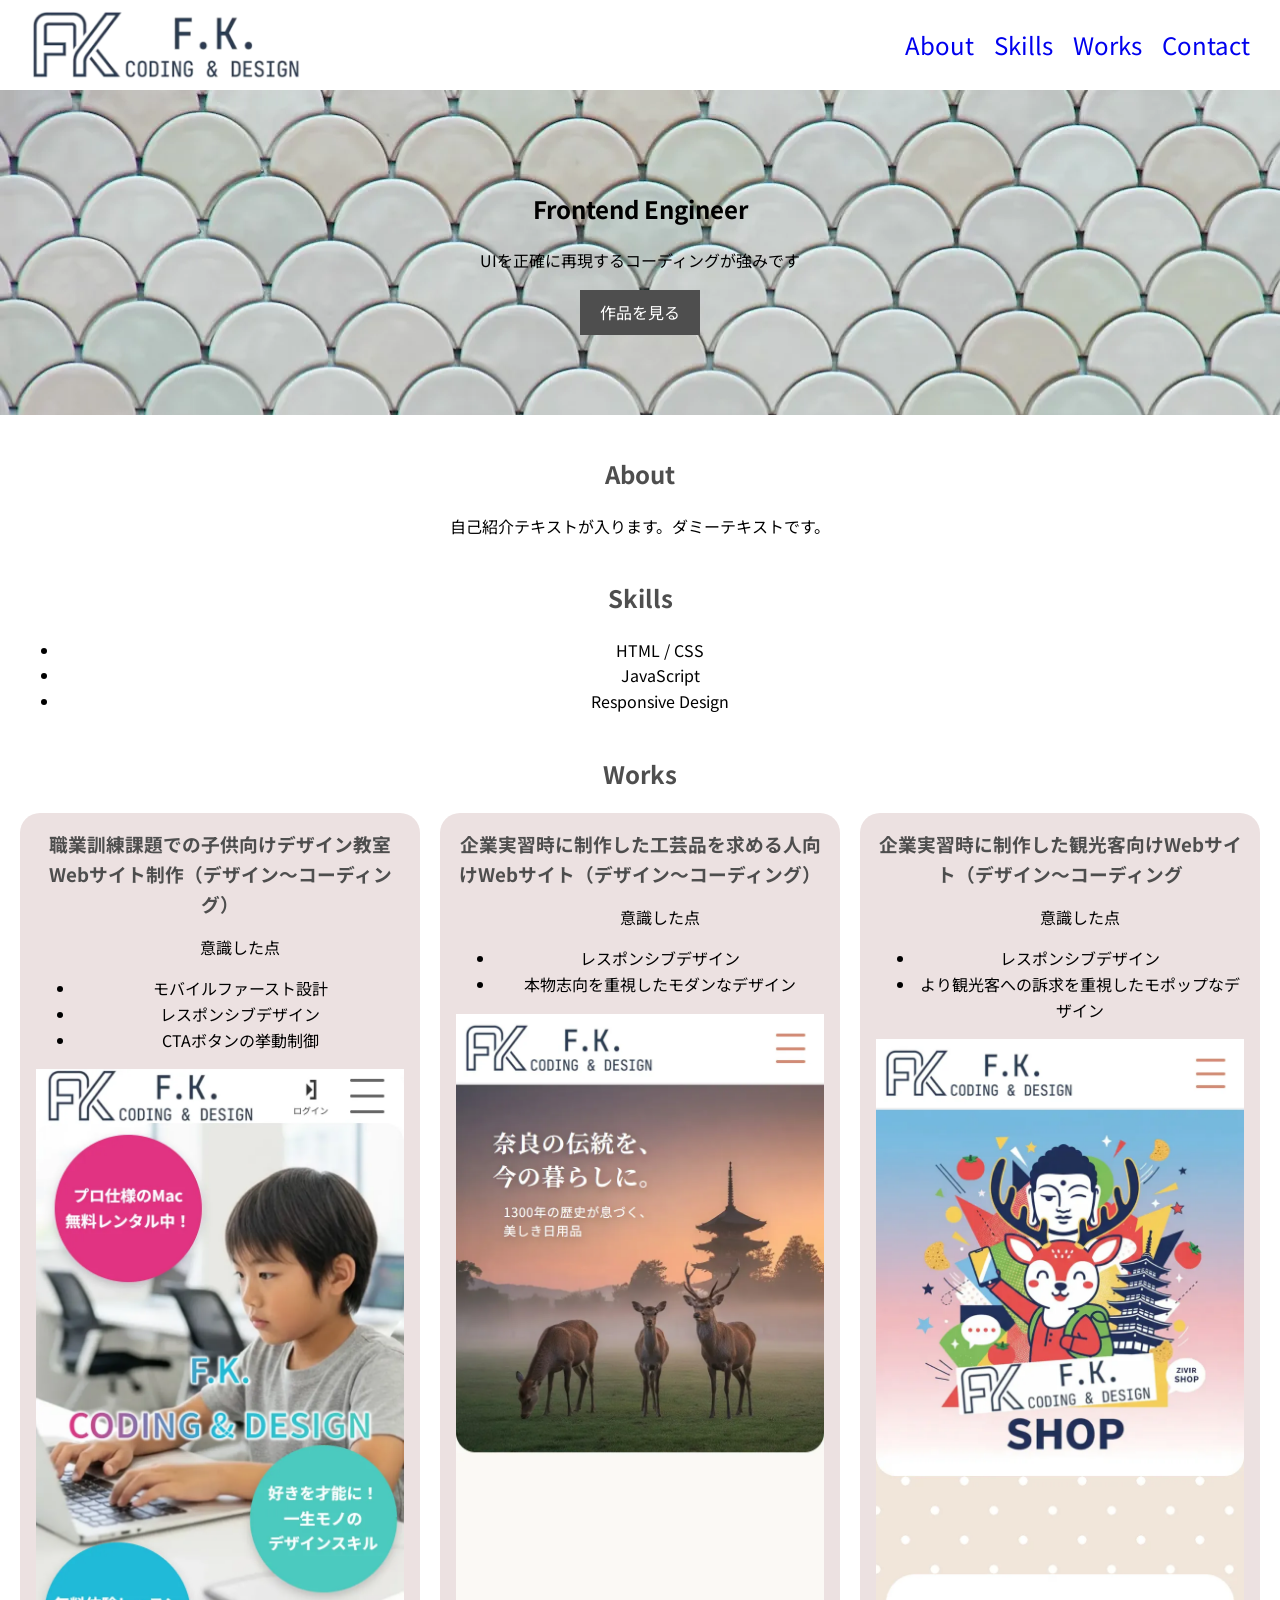
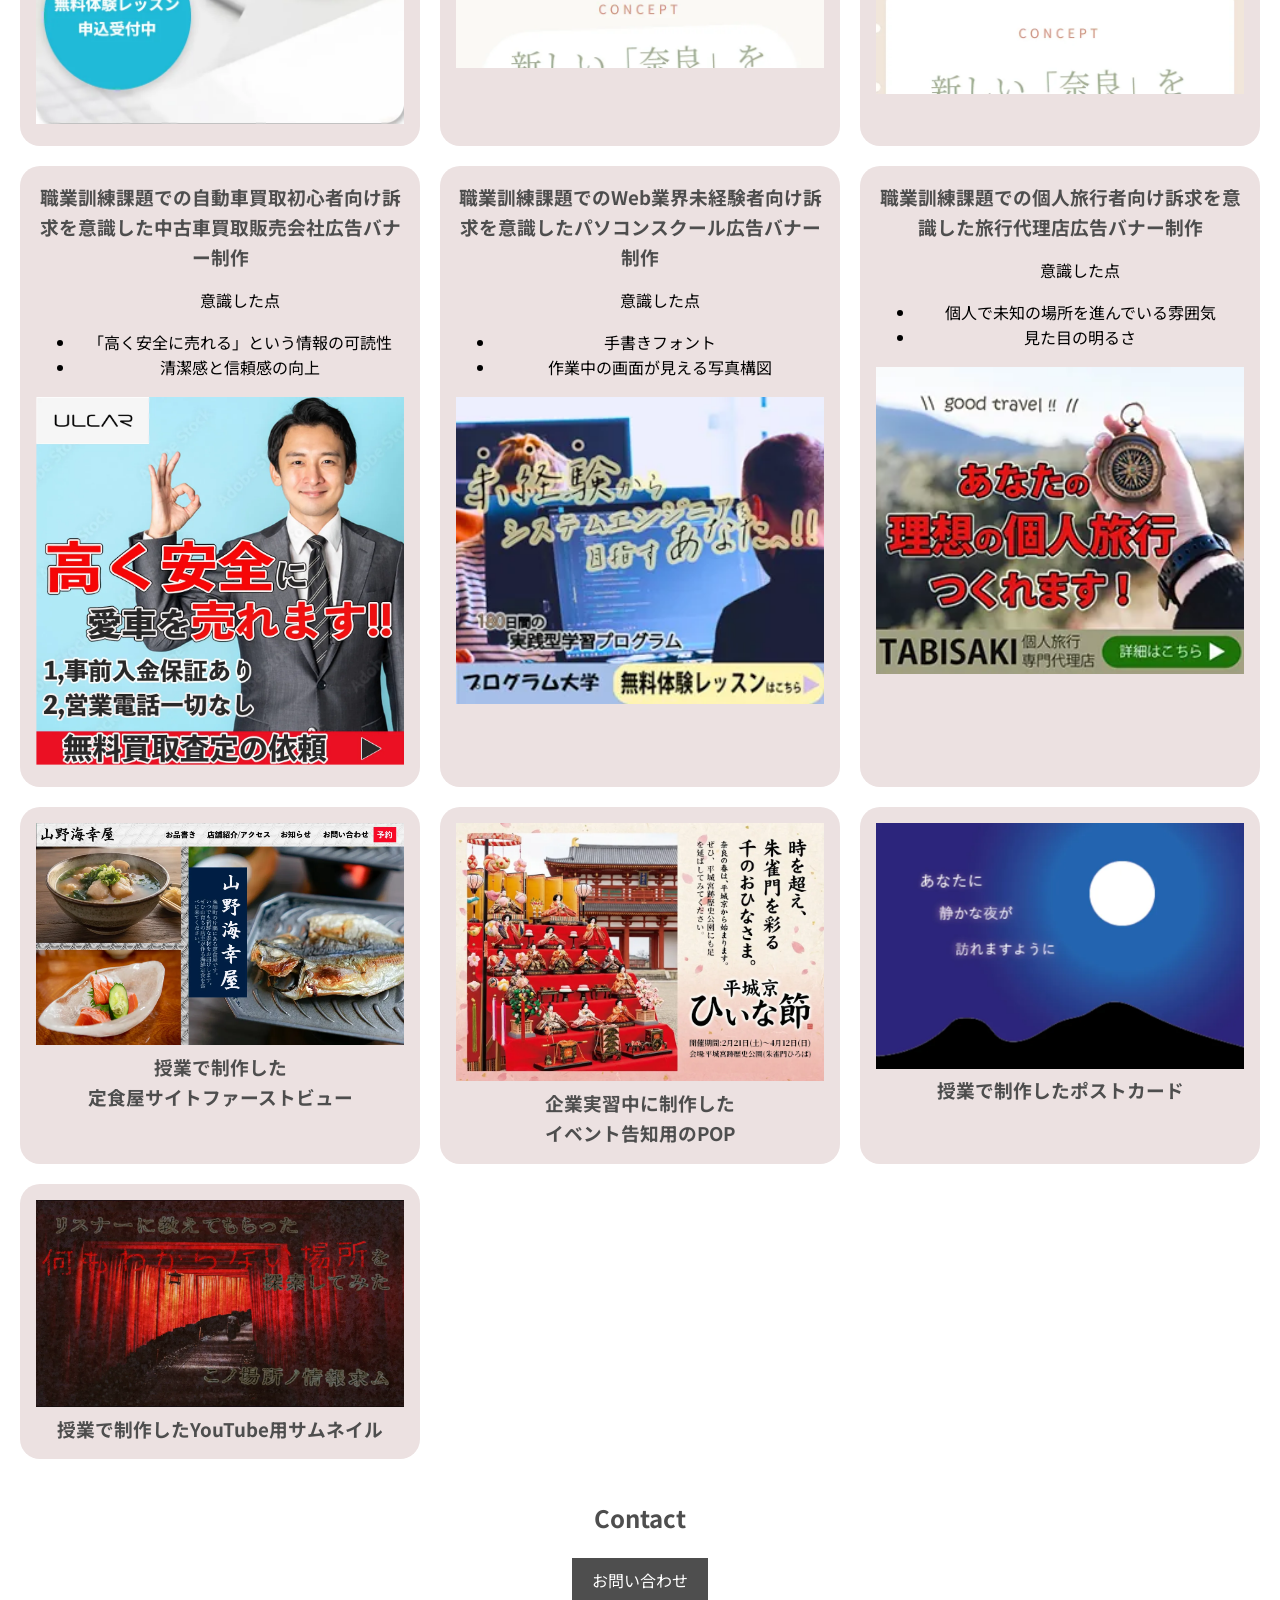
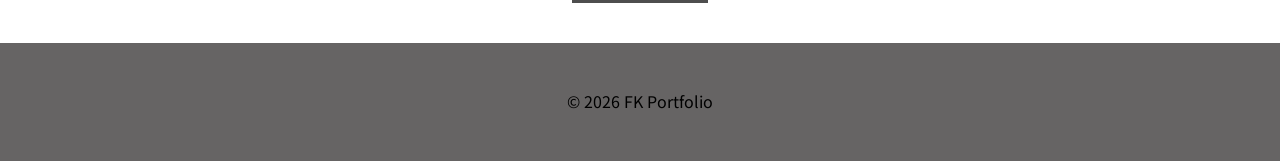
==== index.html @ 5a597305 ".cardのレイアウト変更。 テキスト上、画像下" ====
<!DOCTYPE html>
<html lang="ja">

<head>
    <meta charset="UTF-8" />
    <meta name="viewport" content="width=device-width, initial-scale=1.0" />
    <title>Portfolio</title>

    <!-- Font -->
    <link href="https://fonts.googleapis.com/css2?family=Noto+Sans+JP&display=swap" rel="stylesheet">

    <link rel="stylesheet" href="css/style.css" />
</head>

<body>

    <header class="header">
        <div class="header__container">
            <h1 class="header__logo">
                <a href="#top">
                    <img src="img/logo/headerlogo.webp" alt="F.K. CODING & DESIGNのロゴ">
                </a>
            </h1>

            <nav class="header__nav" id="nav">
                <ul class="header__list">
                    <li><a href="#about">About</a></li>
                    <li><a href="#skills">Skills</a></li>
                    <li><a href="#works">Works</a></li>
                    <li><a href="#contact">Contact</a></li>
                </ul>
            </nav>

            <button class="header__toggle" id="js__menu__toggle" aria-label="メニュー開閉">
                <span></span>
                <span></span>
                <span></span>
            </button>
        </div>

        <nav class="menu__overlay" id="js__menu__overlay">
            <ul class="menu__list">
                <li><a href="#about">About</a></li>
                <li><a href="#skills">Skills</a></li>
                <li><a href="#works">Works</a></li>
                <li><a href="#contact">Contact</a></li>
            </ul>
        </nav>

    </header>

    <main id="top">

        <!-- Hero -->
        <section class="hero">
            <div class="container">
                <h2 class="hero__title">Frontend Engineer</h2>
                <p class="hero__text">UIを正確に再現するコーディングが強みです</p>
                <a href="#works" class="button">作品を見る</a>
            </div>
        </section>

        <!-- About -->
        <section id="about" class="section">
            <div class="container">
                <h2 class="section-title">About</h2>
                <p>自己紹介テキストが入ります。ダミーテキストです。</p>
            </div>
        </section>

        <!-- Skills -->
        <section id="skills" class="section">
            <div class="container">
                <h2 class="section-title">Skills</h2>
                <ul>
                    <li>HTML / CSS</li>
                    <li>JavaScript</li>
                    <li>Responsive Design</li>
                </ul>
            </div>
        </section>

        <!-- Works -->
        <section id="works" class="section">
            <div class="container">
                <h2 class="section-title">Works</h2>

                <div class="works__grid">
                    <article class="card">
                        <h3 class="card__title">職業訓練課題での子供向けデザイン教室Webサイト制作（デザイン〜コーディング）</h3>

                        <ul>
                            <p>意識した点</p>
                            <li>モバイルファースト設計</li>
                            <li>レスポンシブデザイン</li>
                            <li>CTAボタンの挙動制御</li>
                        </ul>

                        <img src="img/thumbnail/toppage_thumbnail_trainingsite.webp" alt="職業訓練学校在籍時の制作課題サムネイル"
                            loading="lazy">
                    </article>

                    <article class="card">
                        <h3 class="card__title">企業実習時に制作した工芸品を求める人向けWebサイト<span>（デザイン〜コーディング）</span></h3>

                        <ul>
                            <p>意識した点</p>
                            <li>レスポンシブデザイン</li>
                            <li>本物志向を重視したモダンなデザイン</li>
                        </ul>

                        <img src="img/thumbnail/toppage_thumbnail_internshipsite_modern_version.webp"
                            alt="企業実習時に制作した仮サイト(モダンバージョン)のサムネイル" loading="lazy">
                    </article>

                    <article class="card">
                        <h3 class="card__title">企業実習時に制作した観光客向けWebサイト<span>（デザイン〜コーディング</span></h3>

                        <ul>
                            <p>意識した点</p>
                            <li>レスポンシブデザイン</li>
                            <li>より観光客への訴求を重視したモポップなデザイン</li>
                        </ul>

                        <img src="img/thumbnail/toppage_thumbnail_internshipsite_pop_version.webp"
                            alt="企業実習時に制作した仮サイト(ポップバージョン)のサムネイル" loading="lazy">
                    </article>

                    <article class="card">
                        <h3 class="card__title">職業訓練課題での自動車買取初心者向け訴求を意識した中古車買取販売会社広告バナー制作</h3>

                        <ul>
                            <p>意識した点</p>
                            <li>「高く安全に売れる」という情報の可読性</li>
                            <li>清潔感と信頼感の向上</li>
                        </ul>

                        <img src="img/works/design/works_design_banner_01.webp" alt="授業で制作した中古車買取会社バナー" loading="lazy">
                    </article>

                    <article class="card">
                        <h3 class="card__title">職業訓練課題でのWeb業界未経験者向け訴求を意識したパソコンスクール広告バナー制作</h3>

                        <ul>
                            <p>意識した点</p>
                            <li>手書きフォント</li>
                            <li>作業中の画面が見える写真構図</li>
                        </ul>

                        <img src="img/works/design/works_design_banner_02.webp" alt="授業で制作したパソコンスクールバナー" loading="lazy">
                    </article>

                    <article class="card">
                        <h3 class="card__title">職業訓練課題での個人旅行者向け訴求を意識した旅行代理店広告バナー制作</h3>

                        <ul>
                            <p>意識した点</p>
                            <li>個人で未知の場所を進んでいる雰囲気</li>
                            <li>見た目の明るさ</li>
                        </ul>

                        <img src="img/works/design/works_design_banner_03.webp" alt="授業で制作した旅行会社バナー" loading="lazy">
                    </article>

                    <article class="card">
                        <img src="img/works/design/works_design_firstview_01.webp" alt="授業で制作した定食屋サイトファーストビュー"
                            loading="lazy">
                        <h3 class="card__title">授業で制作した<span>定食屋サイトファーストビュー</span></h3>
                    </article>

                    <article class="card">
                        <img src="img/works/design/works_design_pop_01.webp" alt="企業実習中に制作したイベント告知用のPOP" loading="lazy">
                        <h3 class="card__title">企業実習中に制作した<span>イベント告知用のPOP</span></h3>
                    </article>

                    <article class="card">
                        <img src="img/works/design/works_design_postcard_01.webp" alt="授業で制作したポストカード" loading="lazy">
                        <h3 class="card__title">授業で制作したポストカード</h3>
                    </article>

                    <article class="card">
                        <img src="img/works/design/works_design_thumbnail_01.webp" alt="授業で制作したYouTube用サムネイル"
                            loading="lazy">
                        <h3 class="card__title">授業で制作した<span>YouTube用サムネイル</span></h3>
                    </article>
                </div>

            </div>
        </section>

        <!-- Contact -->
        <section id="contact" class="section">
            <div class="container">
                <h2 class="section-title">Contact</h2>
                <a href="#" class="button">お問い合わせ</a>
            </div>
        </section>

    </main>

    <footer class="footer">
        <p>&copy; 2026 FK Portfolio</p>
    </footer>

    <button id="top-btn" class="top-button" aria-label="トップへ戻る">↑</button>

    <script src="js/script.js"></script>
</body>

</html>
---- css/style.css ----
/* =========================
   Reset
========================= */
*,
*::before,
*::after {
    box-sizing: border-box;
}

body {
    margin: 0;
    font-family: 'Noto Sans JP', sans-serif;
    font-size: 16px;
    line-height: 1.6;
    overflow-x: hidden;
}

/* =========================
   Variables
========================= */
:root {
    --max-width: 1440px;
    --space: 40px;
    --color-main: #333;
}

/* =========================
   Layout
========================= */
.container {
    max-width: var(--max-width);
    padding: 0 20px;
    text-align: center;
}

.section {
    margin: var(--space) 0;
}

/* =========================
   Header
========================= */
.header {
    position: sticky;
    top: 0;
    background: #fff;
    padding: 0 10px;
}

.header__container {
    display: flex;
    justify-content: space-between;
    align-items: center;
}

.header__logo {
    margin: 10px 0;
}

.header__logo a {
    display: block;
    height: 40px;
}

.header__logo img {
    height: 40px;
}

.header__nav {
    display: none;
}

.header__toggle {
    background: none;
    border: none;
    width: 40px;
    height: 40px;
    position: relative;
    cursor: pointer;
    z-index: 1000;
    display: flex;
    justify-content: center;
}

.header__toggle span {
    display: block;
    position: absolute;
    width: 30px;
    height: 3px;
    /* 線の太さ */
    background: #000;
    /* 北欧モダンな色 */
    border-radius: 4px;
    /* 角を丸くしてポップに */
    transition: all 0.4s;
}

/* 三本線の配置（高さが綺麗に揃うよう調整） */
/* 一番上 */
.header__toggle span:nth-child(1) {
    top: 5px;
}

/* 真ん中 */
.header__toggle span:nth-child(2) {
    top: 46%;
}

/* 一番下 */
.header__toggle span:nth-child(3) {
    bottom: 5px;
}

.menu__overlay {
    display: none;
    position: fixed;
    top: 50px;
    left: 0;
    width: 100%;
    height: 100%;
    background: rgba(255, 255, 255, 0.98);
    z-index: 99;
    text-align: center;
}

.menu__list {
    display: grid;
    justify-content: center;
    align-items: center;
    gap: 20px;
    padding: 50% 0;
    margin: 0;
}

.menu__list li {
    text-decoration: none;
    list-style: none;
}

.menu__list a {
    font-size: 1.8rem;
    font-family: 'Noto Serif JP', serif;
}

body.menu-open {
    overflow: hidden;
}

body.menu-open .menu__overlay {
    display: block;
}

body.menu-open .header__toggle span:nth-child(1) {
    transform: translateY(13px) rotate(45deg);
}

body.menu-open .header__toggle span:nth-child(2) {
    opacity: 0;
}

body.menu-open .header__toggle span:nth-child(3) {
    transform: translateY(-13px) rotate(-45deg);
}

/* =========================
   Tablet (768px〜)
========================= */
@media (min-width: 768px) {
    .header__toggle {
        width: 48px;
    }
}

/* =========================
   PC (1024px〜)
========================= */
@media (min-width: 1024px) {
    .header {
        padding: 0 30px;
    }

    .header__logo a {
        height: 70px;
    }

    .header__logo img {
        height: 70px;
    }

    .header__nav {
        display: block;
    }

    .header__nav a {
        text-decoration: none;
        font-size: 1.5rem;
    }

    .header__list {
        display: flex;
        gap: 20px;
        list-style-type: none;
    }

    .header__toggle {
        display: none;
    }
}







/* =========================
   Hero
========================= */
.hero {
    width: 100%;
    height: auto;
    text-align: center;
    padding: 80px 0;
    background-image: url(../img/hero/hero_background_image_seigaiha.webp)
}







/* =========================
   Components
========================= */
.button {
    display: inline-block;
    padding: 10px 20px;
    background: #4e4e4e;
    color: #fff;
    text-decoration: none;
    transition: 0.3s;
}

.button:hover,
.button:focus {
    opacity: 0.7;
}

.section-title {
    text-align: center;
    font-size: 24px;
    margin: 20px 0;
    color: #4e4e4e;
}

.card {
    transition: transform 0.3s;
    background-color: #ece1e1;
    border-radius: 20px;
    padding: 1rem;
}

.card img {
    width: 100%;
}

.card__title {
    text-align: center;
    margin: 0;
    color: #4e4e4e;
}

.card__title span {
    display: inline-block;
}

/* =========================
   Works Grid
========================= */
.works__grid {
    display: grid;
    gap: 20px;
    grid-template-columns: 1fr;
}

/* =========================
   Top Button
========================= */
.top-button {
    position: fixed;
    bottom: 20px;
    right: 20px;
    display: none;
}

/* =========================
   Tablet (768px〜)
========================= */
@media (min-width: 768px) {
    .works__grid {
        grid-template-columns: repeat(2, 1fr);
    }
}

/* =========================
   PC (1024px〜)
========================= */
@media (min-width: 1024px) {

    .works__grid {
        grid-template-columns: repeat(3, 1fr);
    }

    .card:hover {
        transform: translateY(-5px);
    }
}





/* =========================
   Contact
========================= */

/* =========================
   footer
========================= */
.footer {
    padding: 30px 0;
    text-align: center;
    background: #666464;
}
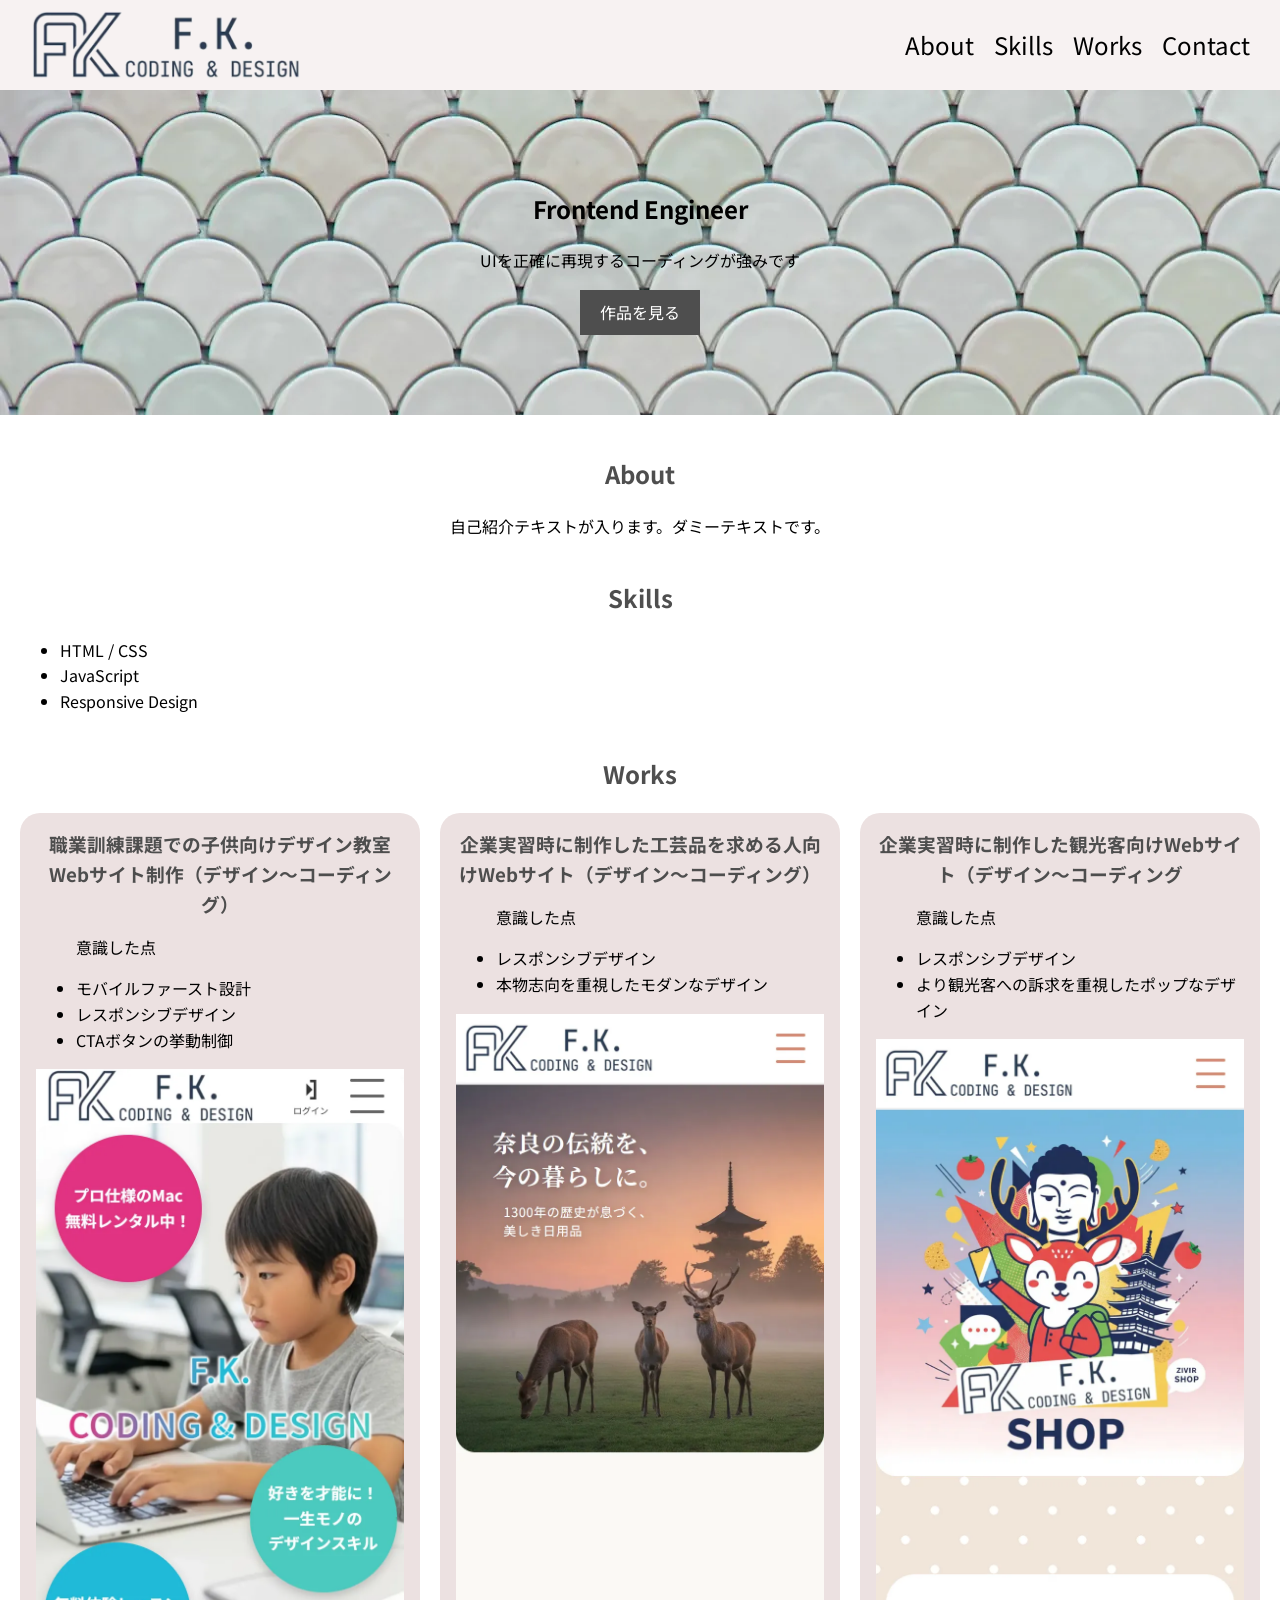
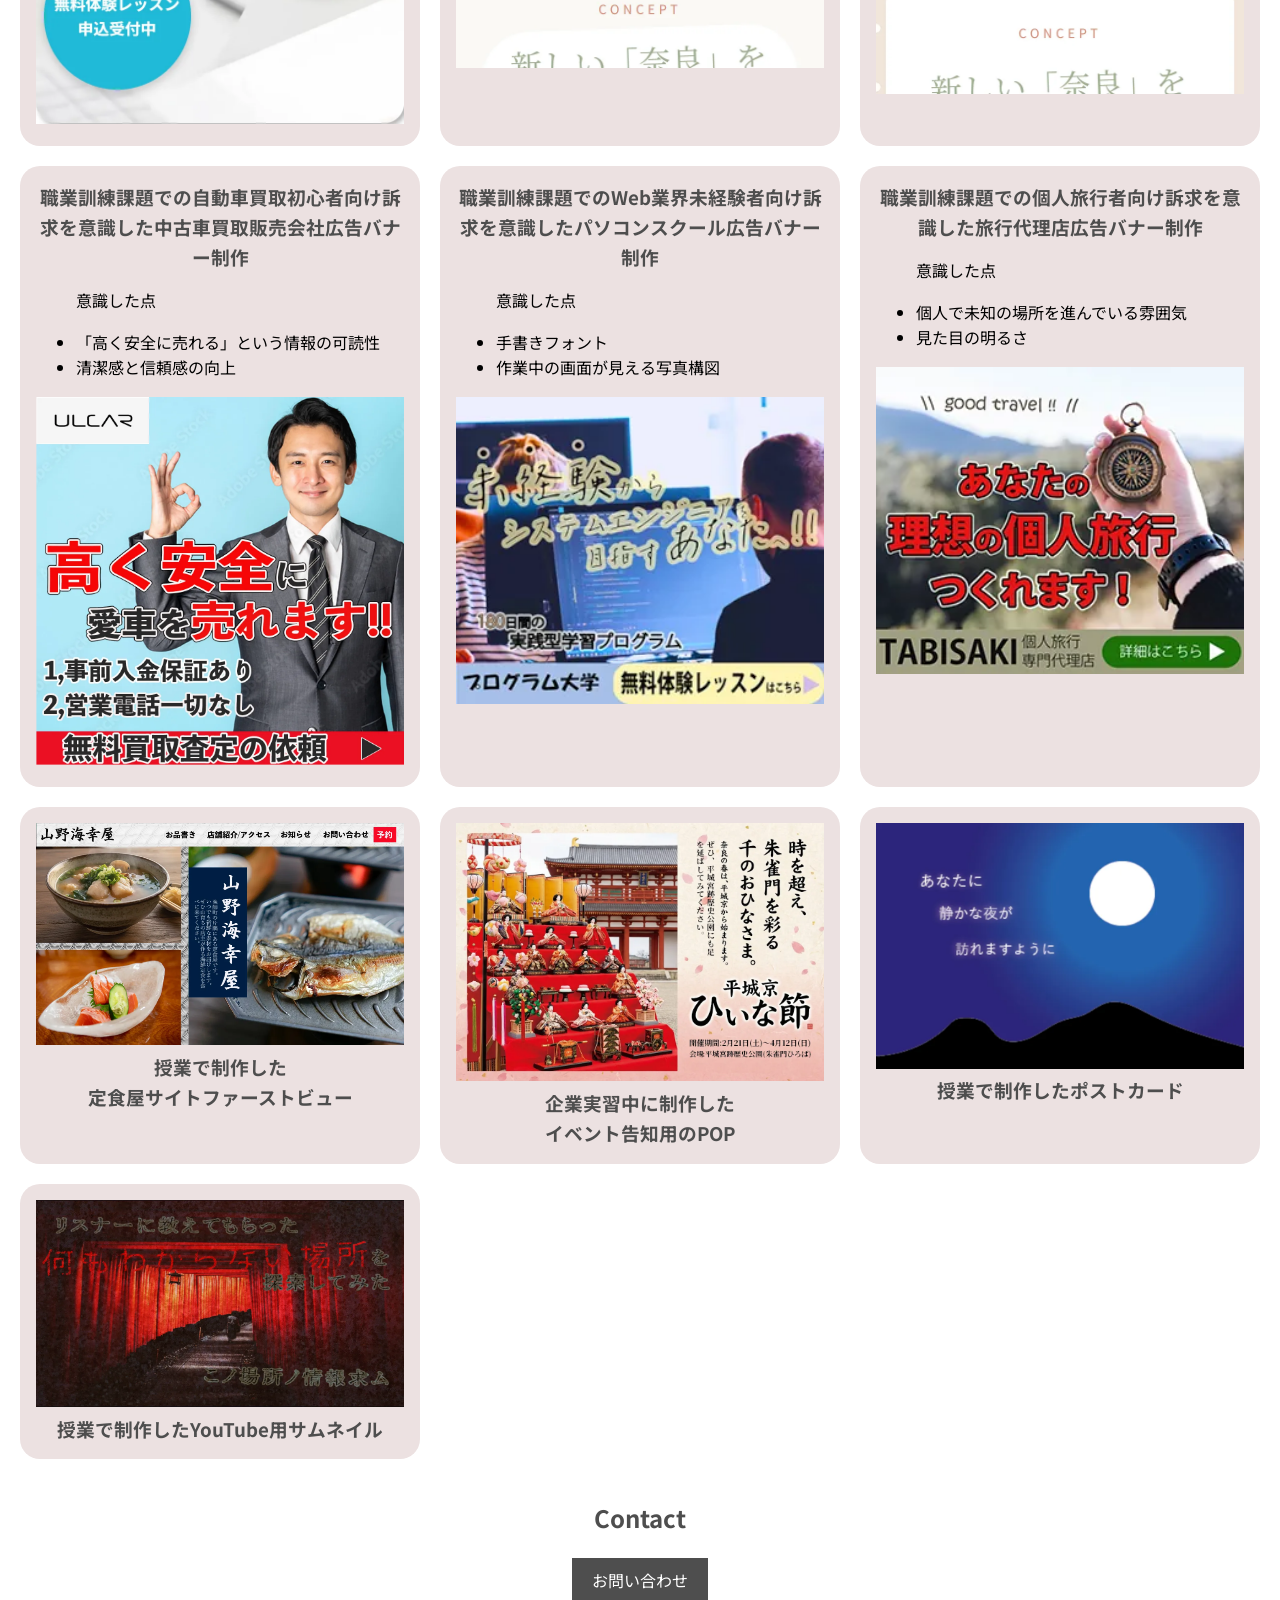
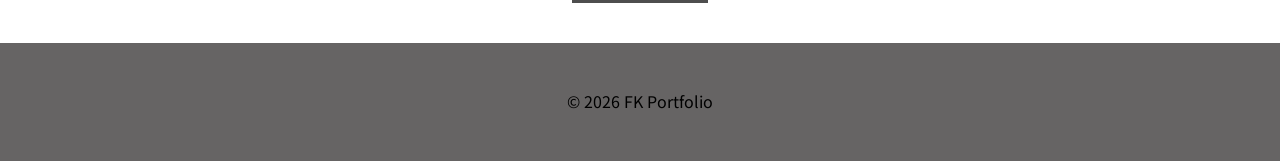
==== commit 6553f6d6: "誤字削除" ====
--- a/index.html
+++ b/index.html
@@ -119,7 +119,7 @@
                         <ul>
                             <p>意識した点</p>
                             <li>レスポンシブデザイン</li>
-                            <li>より観光客への訴求を重視したモポップなデザイン</li>
+                            <li>より観光客への訴求を重視したポップなデザイン</li>
                         </ul>
 
                         <img src="img/thumbnail/toppage_thumbnail_internshipsite_pop_version.webp"
--- a/css/style.css
+++ b/css/style.css
@@ -33,6 +33,10 @@
     text-align: center;
 }
 
+.container ul {
+    text-align: left;
+}
+
 .section {
     margin: var(--space) 0;
 }
@@ -43,7 +47,7 @@
 .header {
     position: sticky;
     top: 0;
-    background: #fff;
+    background: #f7f2f2;
     padding: 0 10px;
 }
 
@@ -194,6 +198,7 @@
     .header__nav a {
         text-decoration: none;
         font-size: 1.5rem;
+        color: #000000;
     }
 
     .header__list {
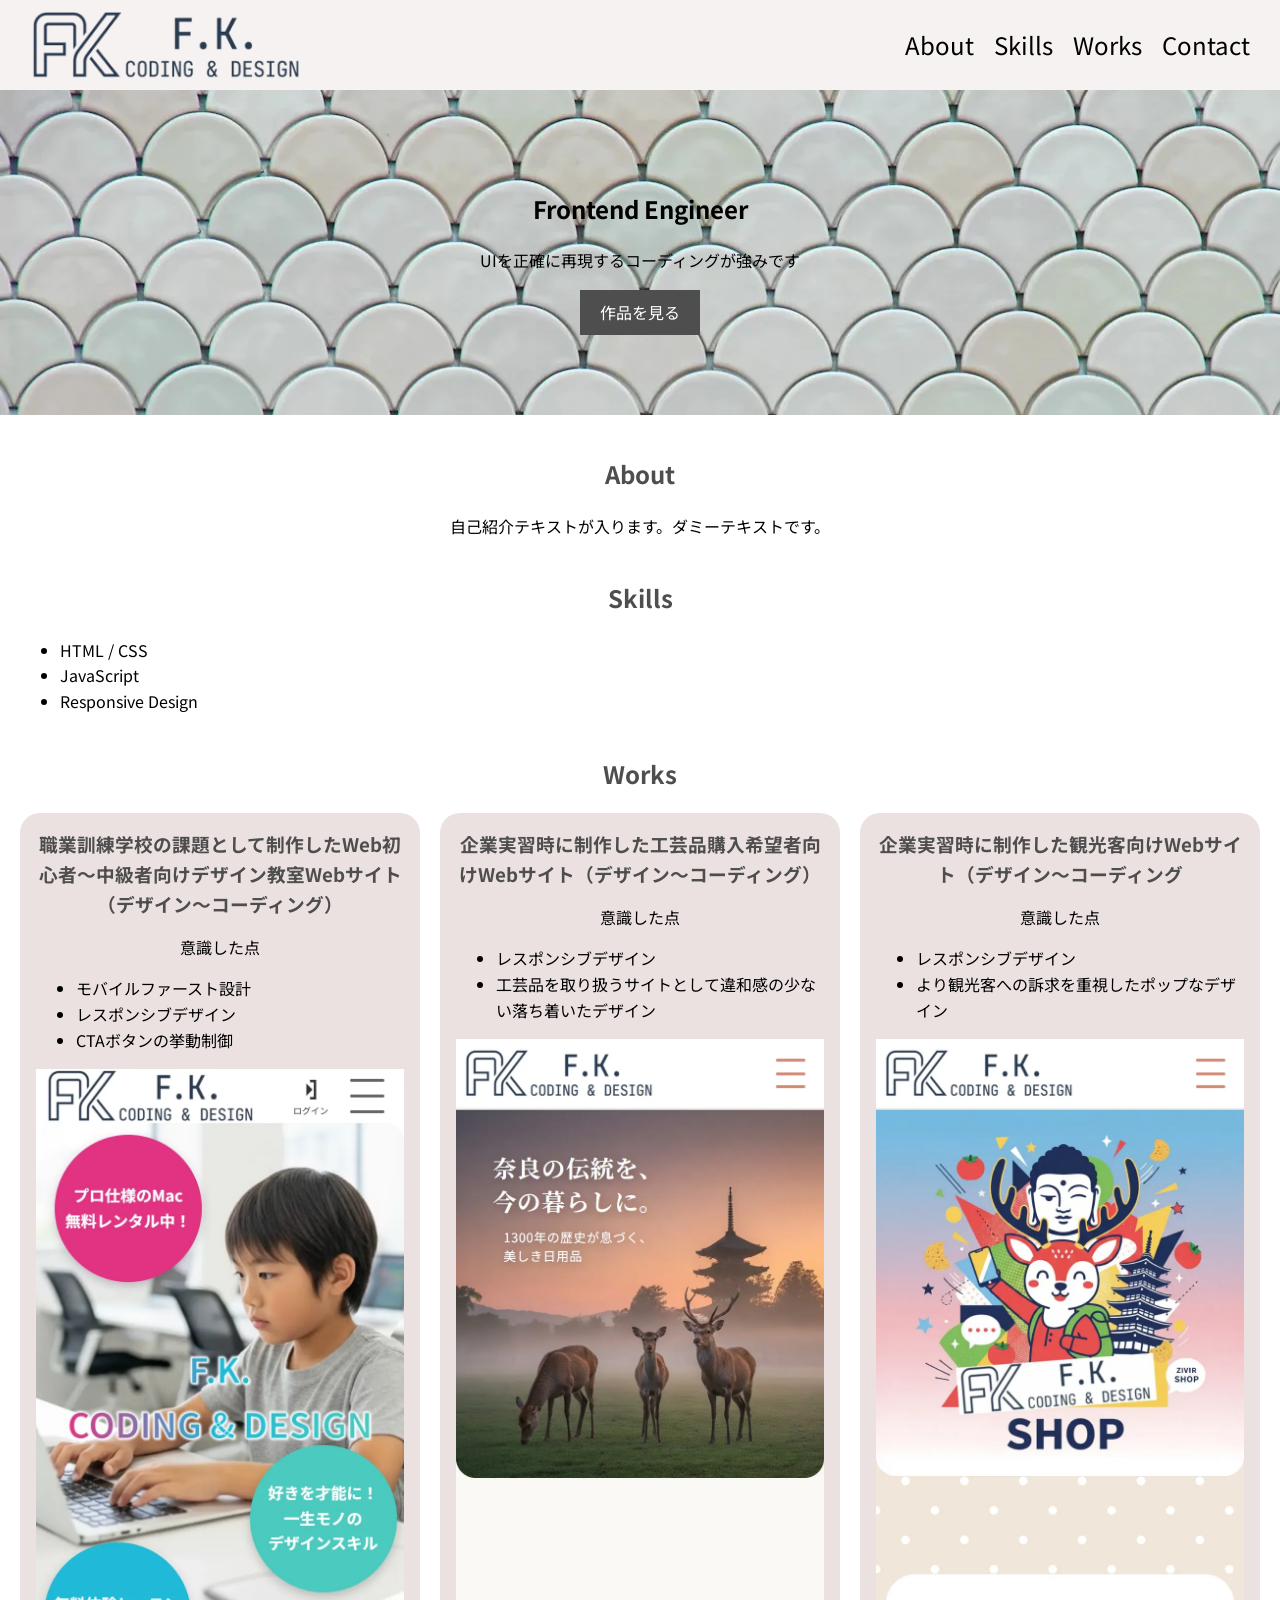
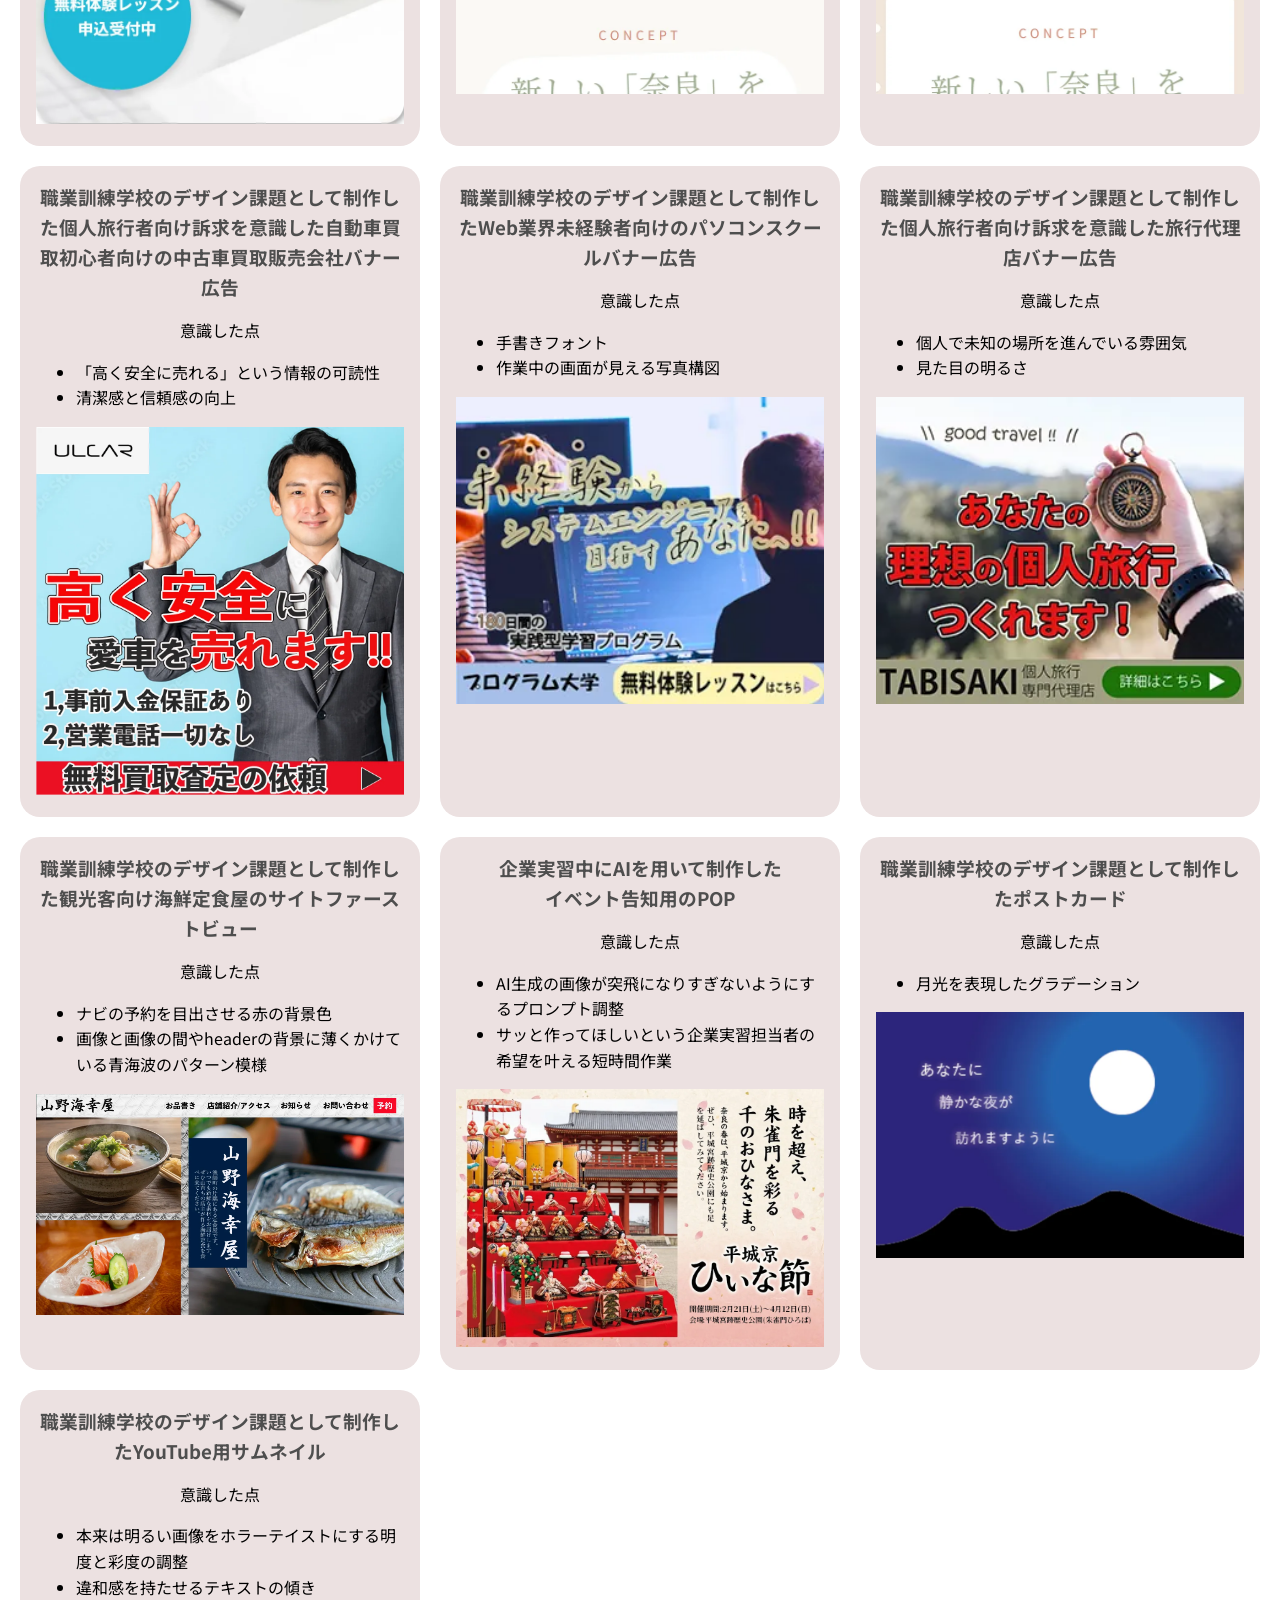
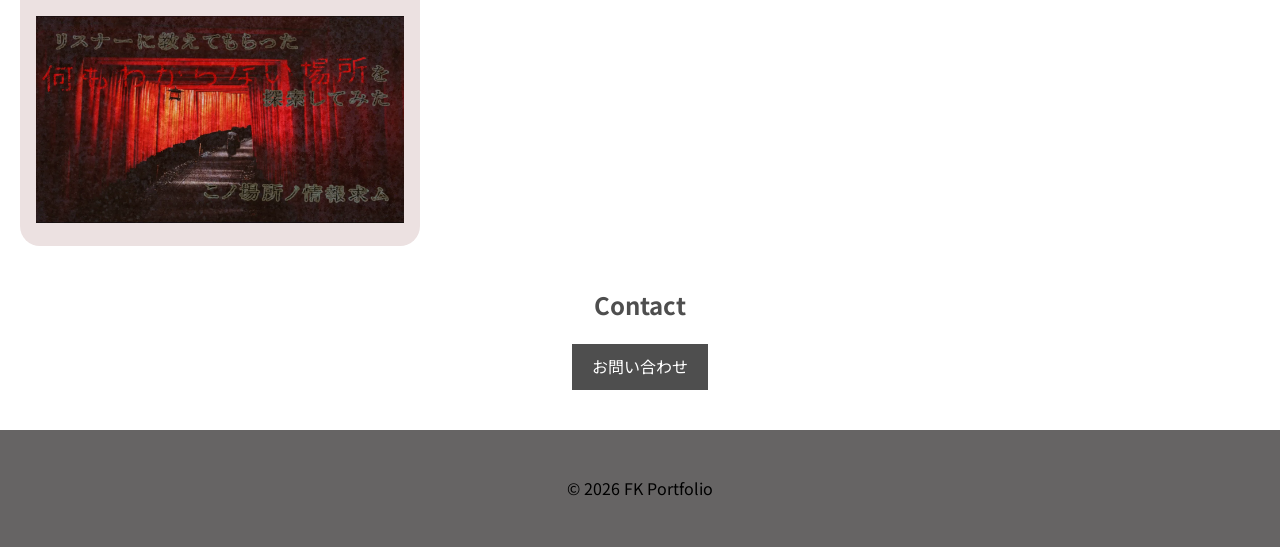
==== commit 09a10747: "cardでtitle変更や意識した点を追加" ====
--- a/index.html
+++ b/index.html
@@ -87,10 +87,10 @@
 
                 <div class="works__grid">
                     <article class="card">
-                        <h3 class="card__title">職業訓練課題での子供向けデザイン教室Webサイト制作（デザイン〜コーディング）</h3>
-
-                        <ul>
-                            <p>意識した点</p>
+                        <h3 class="card__title">職業訓練学校の課題として制作したWeb初心者～中級者向けデザイン教室Webサイト（デザイン〜コーディング）</h3>
+
+                        <p>意識した点</p>
+                        <ul>
                             <li>モバイルファースト設計</li>
                             <li>レスポンシブデザイン</li>
                             <li>CTAボタンの挙動制御</li>
@@ -101,12 +101,12 @@
                     </article>
 
                     <article class="card">
-                        <h3 class="card__title">企業実習時に制作した工芸品を求める人向けWebサイト<span>（デザイン〜コーディング）</span></h3>
-
-                        <ul>
-                            <p>意識した点</p>
+                        <h3 class="card__title">企業実習時に制作した工芸品購入希望者向けWebサイト<span>（デザイン〜コーディング）</span></h3>
+
+                        <p>意識した点</p>
+                        <ul>
                             <li>レスポンシブデザイン</li>
-                            <li>本物志向を重視したモダンなデザイン</li>
+                            <li>工芸品を取り扱うサイトとして違和感の少ない落ち着いたデザイン</li>
                         </ul>
 
                         <img src="img/thumbnail/toppage_thumbnail_internshipsite_modern_version.webp"
@@ -116,8 +116,8 @@
                     <article class="card">
                         <h3 class="card__title">企業実習時に制作した観光客向けWebサイト<span>（デザイン〜コーディング</span></h3>
 
-                        <ul>
-                            <p>意識した点</p>
+                        <p>意識した点</p>
+                        <ul>
                             <li>レスポンシブデザイン</li>
                             <li>より観光客への訴求を重視したポップなデザイン</li>
                         </ul>
@@ -127,10 +127,10 @@
                     </article>
 
                     <article class="card">
-                        <h3 class="card__title">職業訓練課題での自動車買取初心者向け訴求を意識した中古車買取販売会社広告バナー制作</h3>
-
-                        <ul>
-                            <p>意識した点</p>
+                        <h3 class="card__title">職業訓練学校のデザイン課題として制作した個人旅行者向け訴求を意識した自動車買取初心者向けの中古車買取販売会社バナー広告</h3>
+
+                        <p>意識した点</p>
+                        <ul>
                             <li>「高く安全に売れる」という情報の可読性</li>
                             <li>清潔感と信頼感の向上</li>
                         </ul>
@@ -139,10 +139,10 @@
                     </article>
 
                     <article class="card">
-                        <h3 class="card__title">職業訓練課題でのWeb業界未経験者向け訴求を意識したパソコンスクール広告バナー制作</h3>
-
-                        <ul>
-                            <p>意識した点</p>
+                        <h3 class="card__title">職業訓練学校のデザイン課題として制作したWeb業界未経験者向けのパソコンスクールバナー広告</h3>
+
+                        <p>意識した点</p>
+                        <ul>
                             <li>手書きフォント</li>
                             <li>作業中の画面が見える写真構図</li>
                         </ul>
@@ -151,10 +151,10 @@
                     </article>
 
                     <article class="card">
-                        <h3 class="card__title">職業訓練課題での個人旅行者向け訴求を意識した旅行代理店広告バナー制作</h3>
-
-                        <ul>
-                            <p>意識した点</p>
+                        <h3 class="card__title">職業訓練学校のデザイン課題として制作した個人旅行者向け訴求を意識した旅行代理店バナー広告</h3>
+
+                        <p>意識した点</p>
+                        <ul>
                             <li>個人で未知の場所を進んでいる雰囲気</li>
                             <li>見た目の明るさ</li>
                         </ul>
@@ -163,25 +163,52 @@
                     </article>
 
                     <article class="card">
+                        <h3 class="card__title">職業訓練学校のデザイン課題として制作した観光客向け海鮮定食屋のサイトファーストビュー</h3>
+
+                        <p>意識した点</p>
+                        <ul>
+                            <li>ナビの予約を目出させる赤の背景色</li>
+                            <li>画像と画像の間やheaderの背景に薄くかけている青海波のパターン模様</li>
+                        </ul>
+
                         <img src="img/works/design/works_design_firstview_01.webp" alt="授業で制作した定食屋サイトファーストビュー"
                             loading="lazy">
-                        <h3 class="card__title">授業で制作した<span>定食屋サイトファーストビュー</span></h3>
-                    </article>
-
-                    <article class="card">
+                    </article>
+
+                    <article class="card">
+                        <h3 class="card__title">企業実習中にAIを用いて制作した<span>イベント告知用のPOP</span></h3>
+
+                        <p>意識した点</p>
+                        <ul>
+                            <li>AI生成の画像が突飛になりすぎないようにするプロンプト調整</li>
+                            <li>サッと作ってほしいという企業実習担当者の希望を叶える短時間作業</li>
+                        </ul>
+
                         <img src="img/works/design/works_design_pop_01.webp" alt="企業実習中に制作したイベント告知用のPOP" loading="lazy">
-                        <h3 class="card__title">企業実習中に制作した<span>イベント告知用のPOP</span></h3>
-                    </article>
-
-                    <article class="card">
+                    </article>
+
+                    <article class="card">
+                        <h3 class="card__title">職業訓練学校のデザイン課題として制作したポストカード</h3>
+
+                        <p>意識した点</p>
+                        <ul>
+                            <li>月光を表現したグラデーション</li>
+                        </ul>
+
                         <img src="img/works/design/works_design_postcard_01.webp" alt="授業で制作したポストカード" loading="lazy">
-                        <h3 class="card__title">授業で制作したポストカード</h3>
-                    </article>
-
-                    <article class="card">
+                    </article>
+
+                    <article class="card">
+                        <h3 class="card__title">職業訓練学校のデザイン課題として制作したYouTube用サムネイル</h3>
+
+                        <p>意識した点</p>
+                        <ul>
+                            <li>本来は明るい画像をホラーテイストにする明度と彩度の調整</li>
+                            <li>違和感を持たせるテキストの傾き</li>
+                        </ul>
+
                         <img src="img/works/design/works_design_thumbnail_01.webp" alt="授業で制作したYouTube用サムネイル"
                             loading="lazy">
-                        <h3 class="card__title">授業で制作した<span>YouTube用サムネイル</span></h3>
                     </article>
                 </div>
 
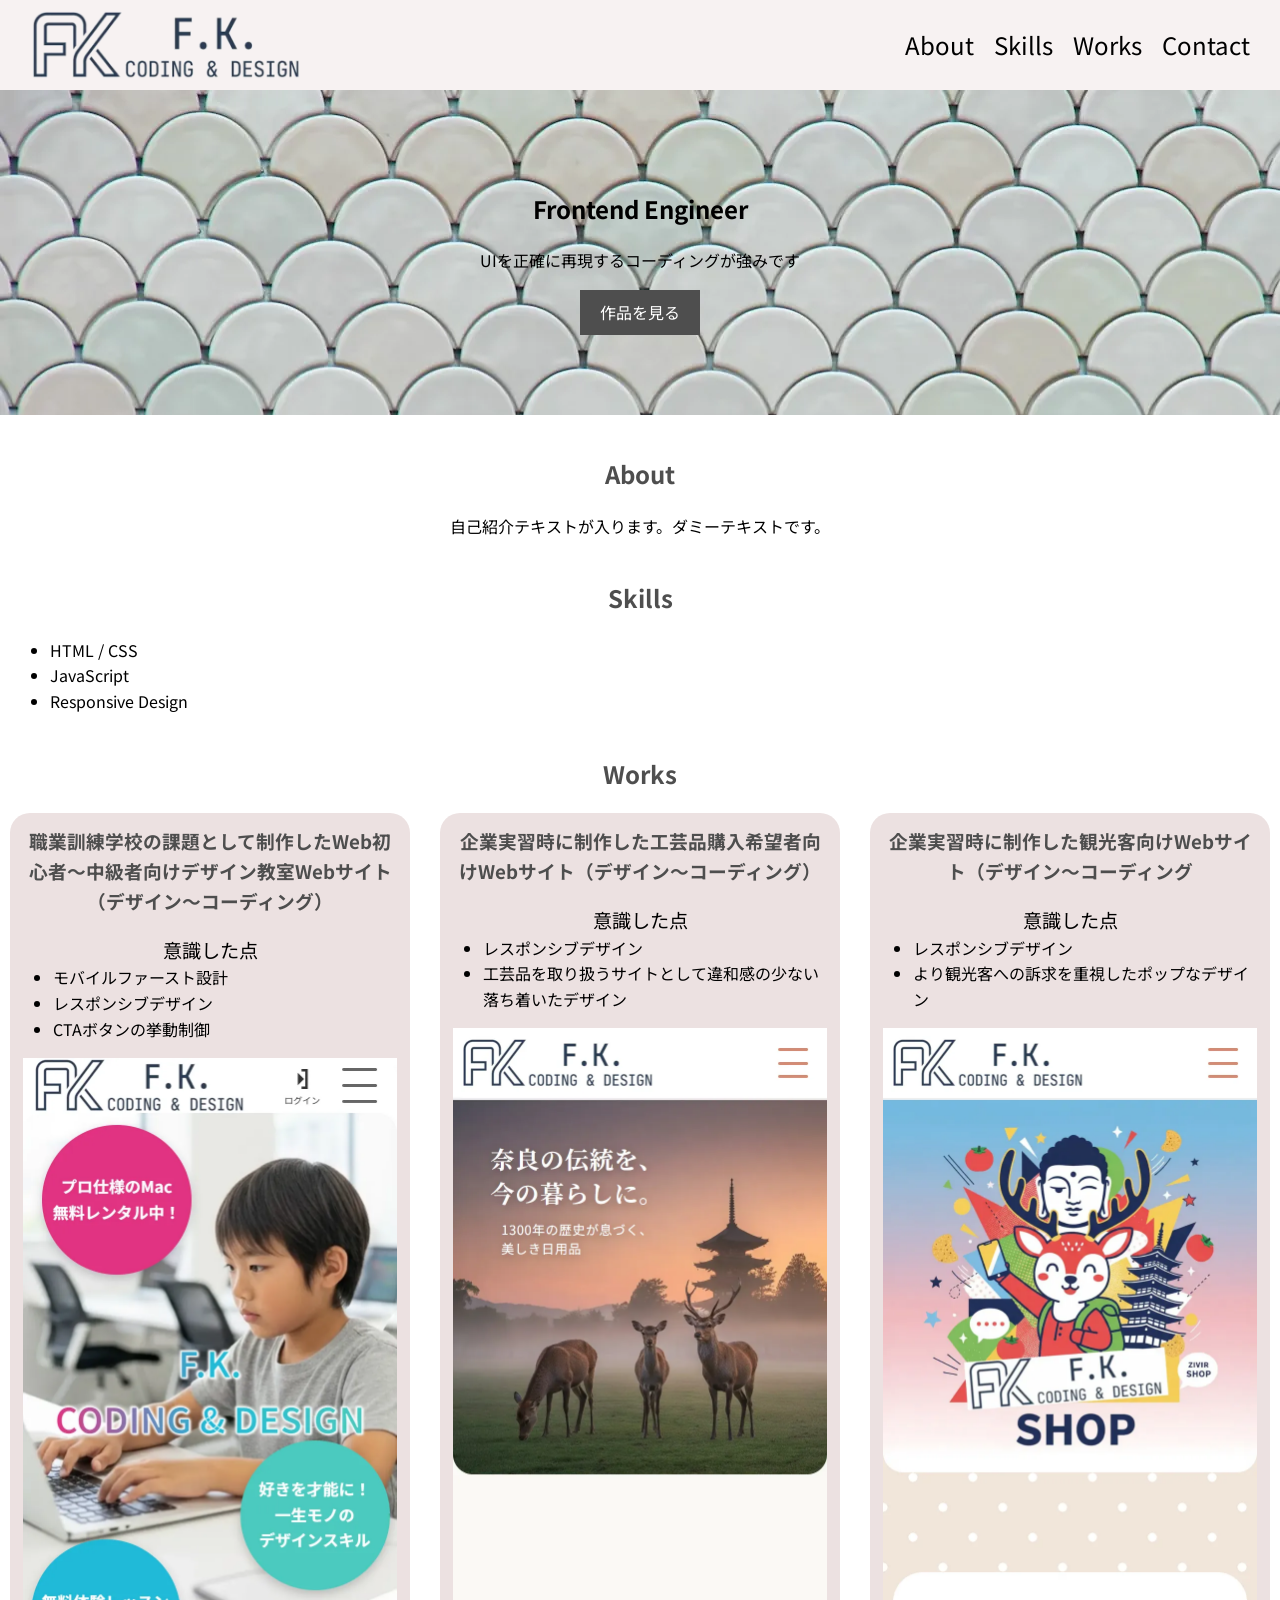
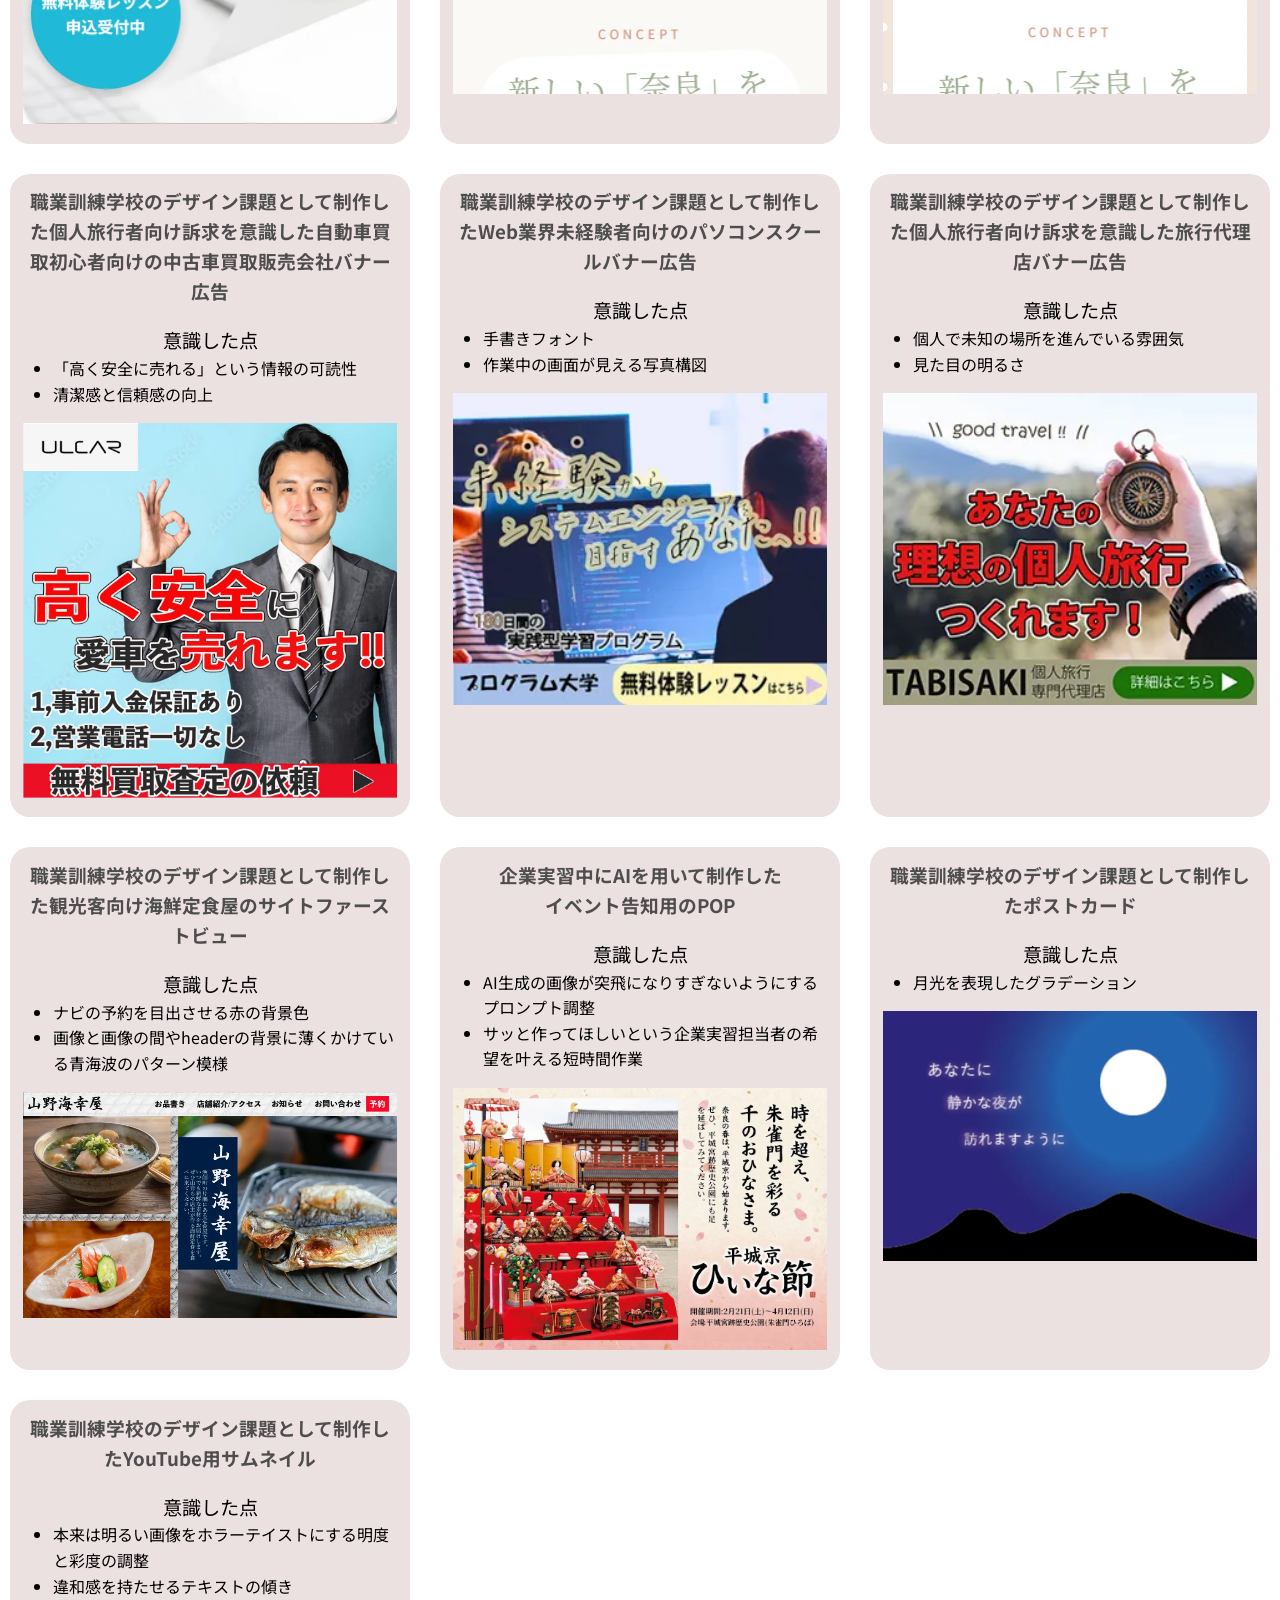
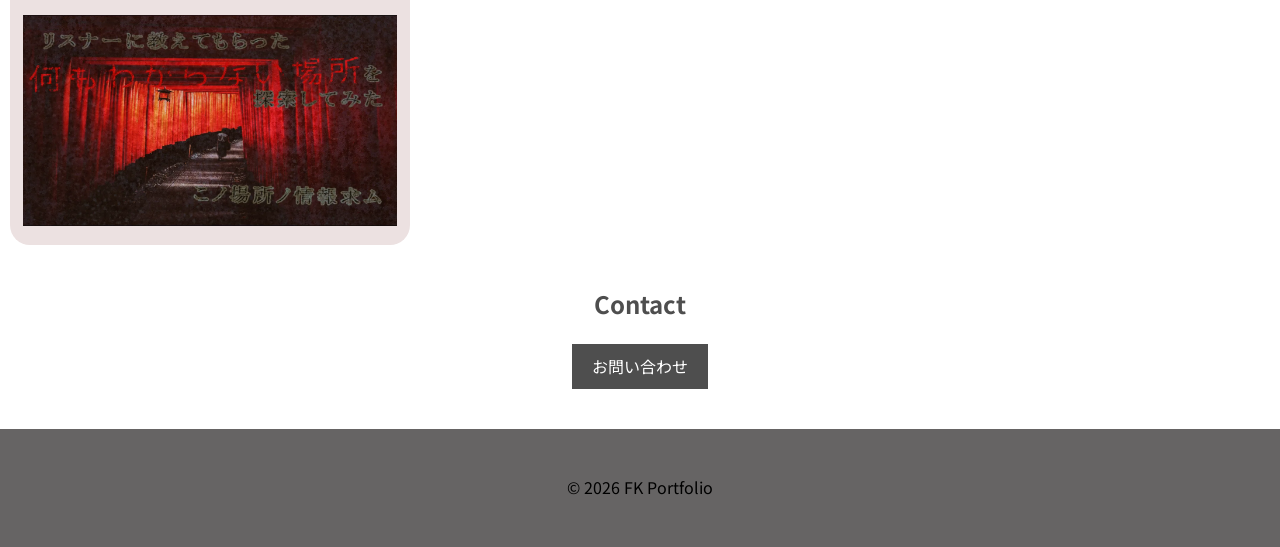
==== commit 00fa63da: "ファビコンのリンク設定" ====
--- a/index.html
+++ b/index.html
@@ -8,6 +8,15 @@
 
     <!-- Font -->
     <link href="https://fonts.googleapis.com/css2?family=Noto+Sans+JP&display=swap" rel="stylesheet">
+
+    <!-- 通常のファビコン -->
+    <link rel="icon" href="img/favicon/my_portfolio_favicon.webp" sizes="32x32" type="image/webp">
+
+    <!-- iPhoneなど -->
+    <link rel="apple-touch-icon" href="img/favicon/my_portfolio_favicon.webp" sizes="180x180">
+
+    <!-- Windowsタイル -->
+    <meta name="msapplication-TileImage" content="img/favicon/my_portfolio_favicon.webp">
 
     <link rel="stylesheet" href="css/style.css" />
 </head>
--- a/css/style.css
+++ b/css/style.css
@@ -29,7 +29,7 @@
 ========================= */
 .container {
     max-width: var(--max-width);
-    padding: 0 20px;
+    padding: 0 10px;
     text-align: center;
 }
 
@@ -263,7 +263,18 @@
     transition: transform 0.3s;
     background-color: #ece1e1;
     border-radius: 20px;
-    padding: 1rem;
+    padding: 0.8rem;
+}
+
+.card p {
+    margin-bottom: 0;
+    font-family: 'Noto Sans JP';
+    font-size: 1.2rem;
+}
+
+.card ul {
+    margin-top: 0;
+    padding-left: 30px;
 }
 
 .card img {
@@ -285,7 +296,7 @@
 ========================= */
 .works__grid {
     display: grid;
-    gap: 20px;
+    gap: 30px;
     grid-template-columns: 1fr;
 }
 
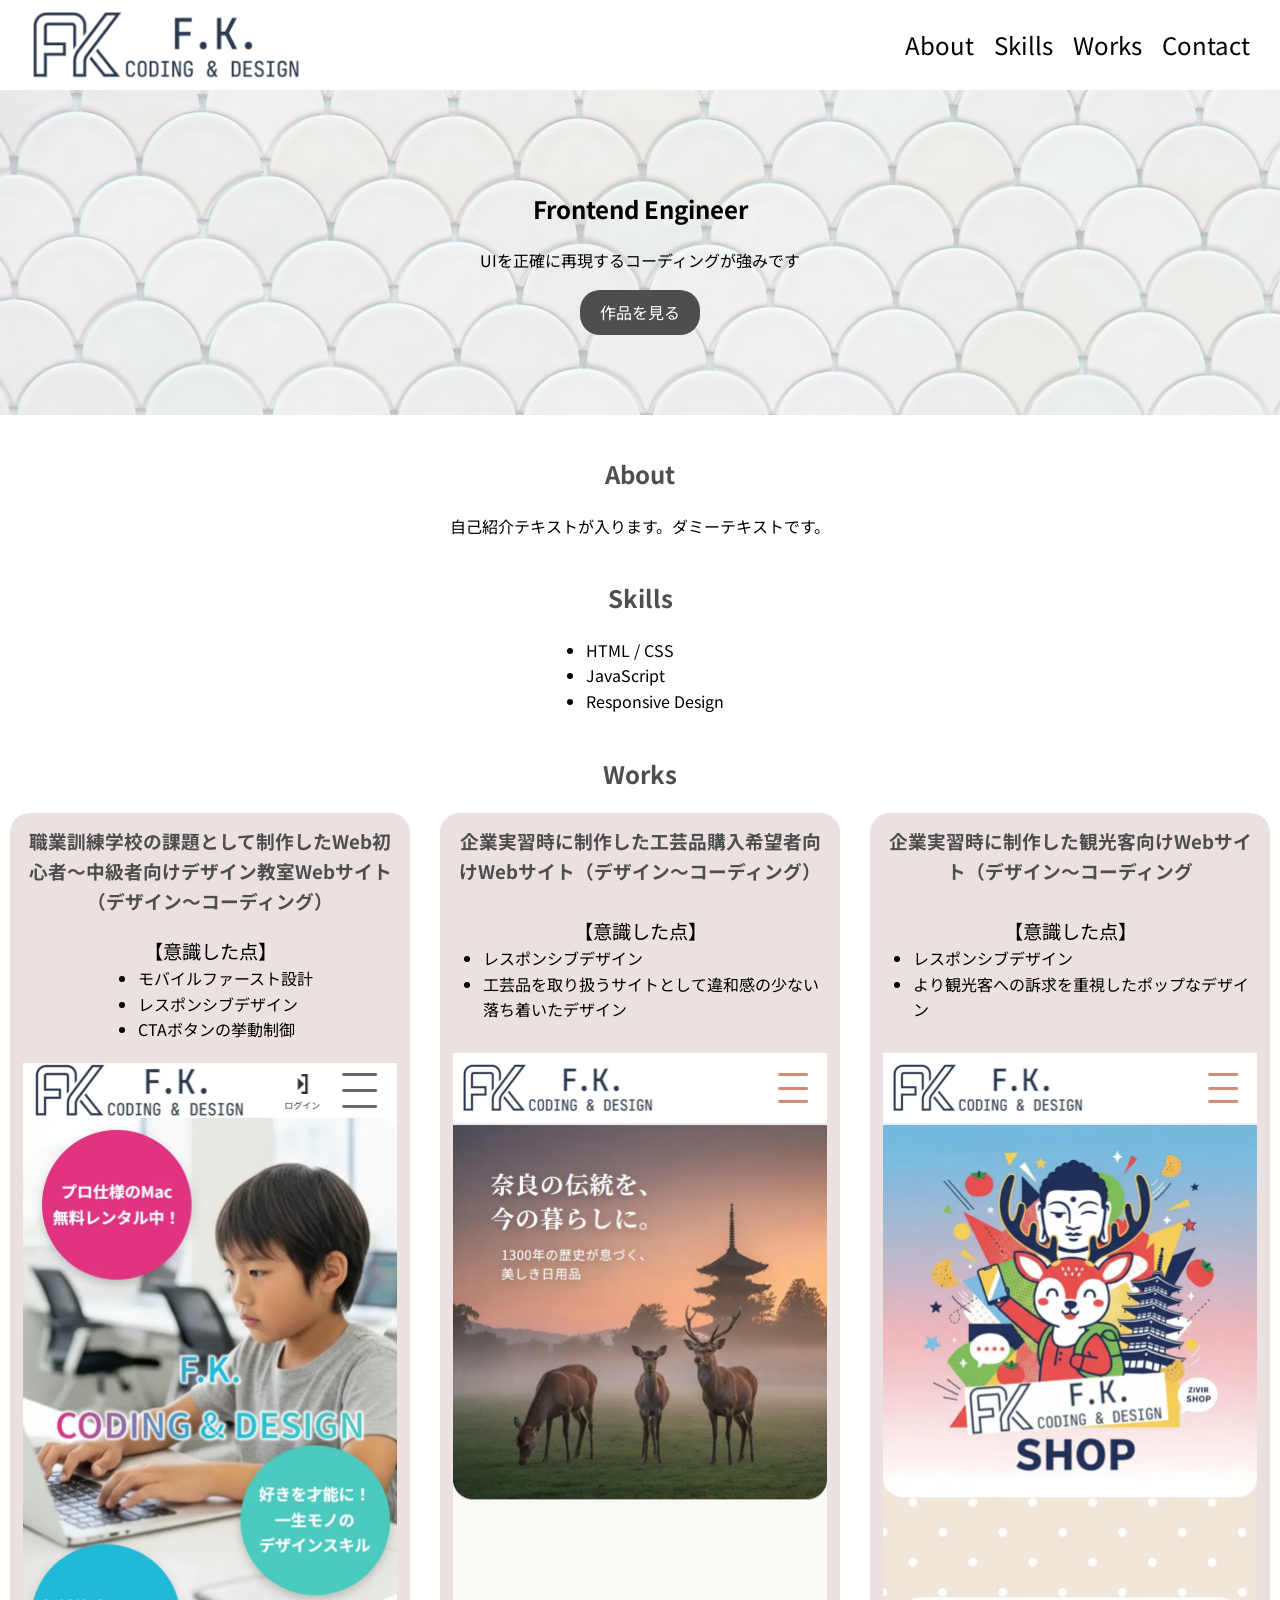
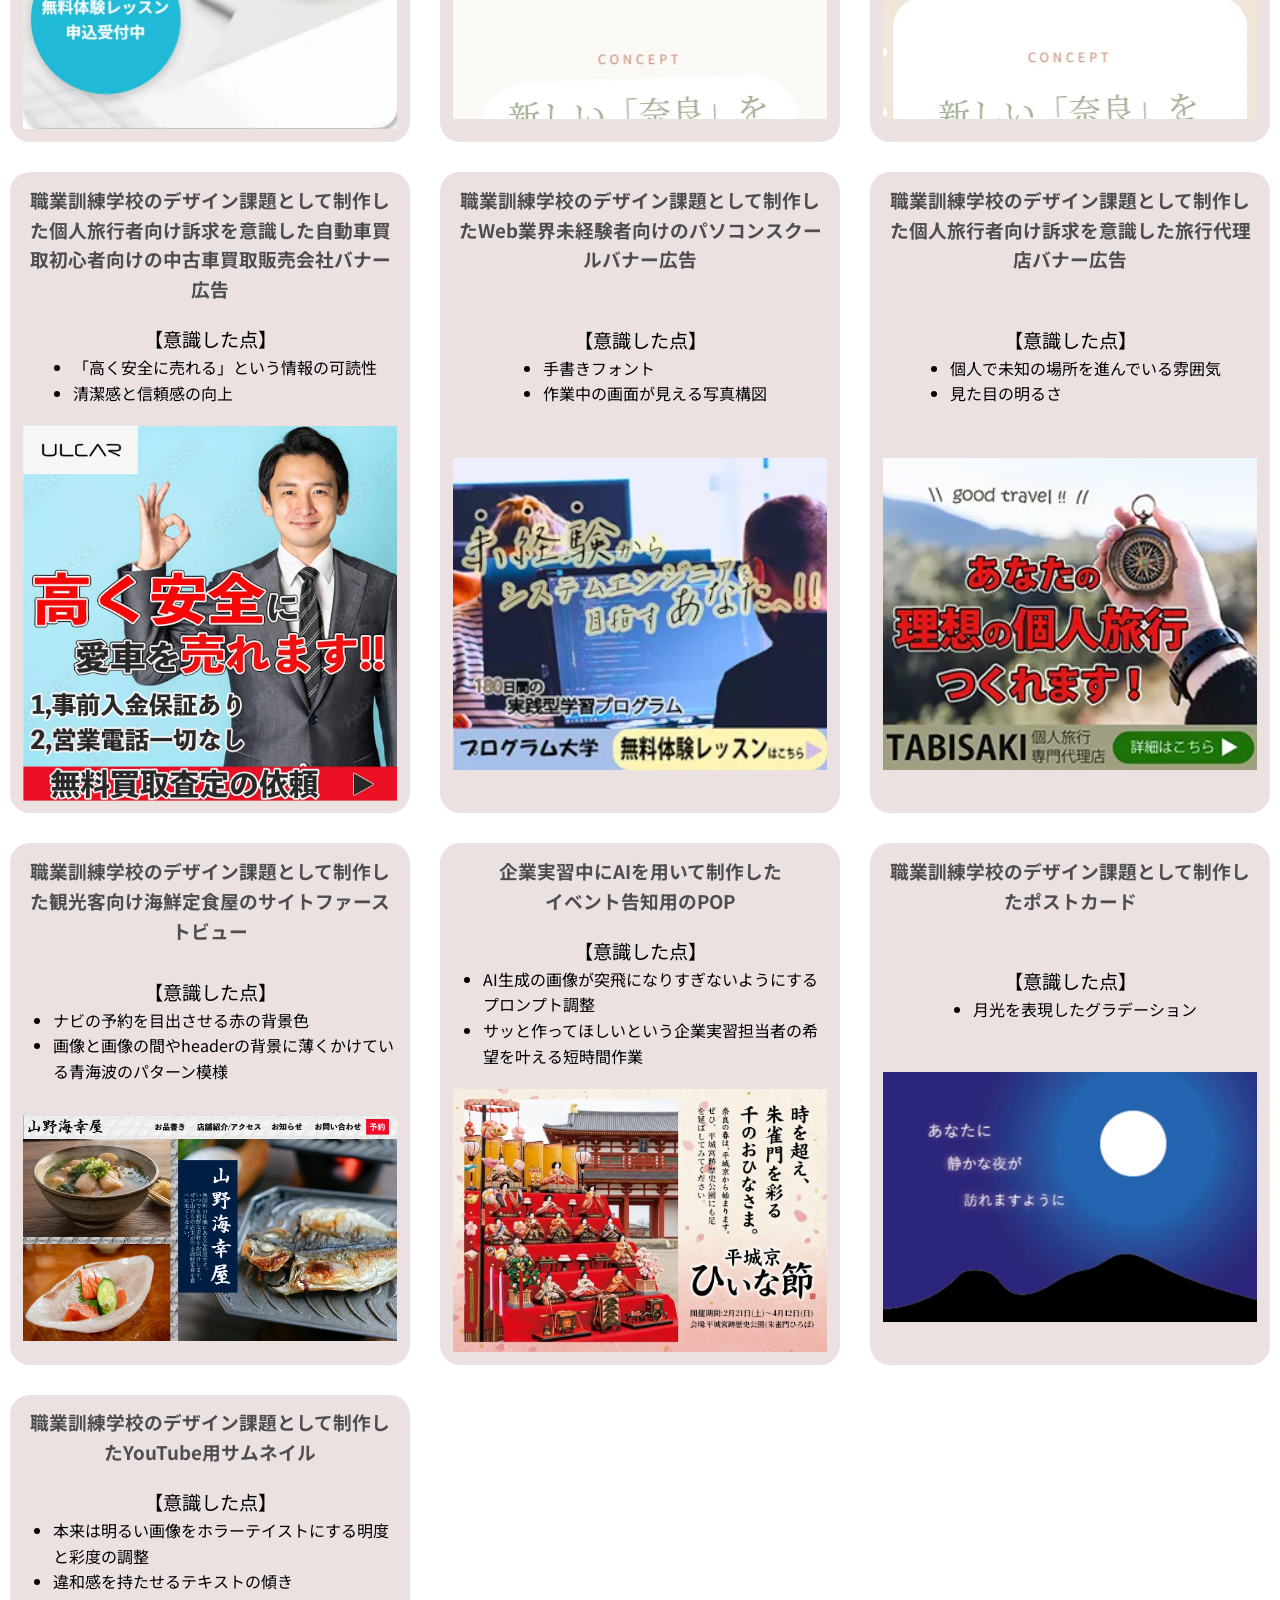
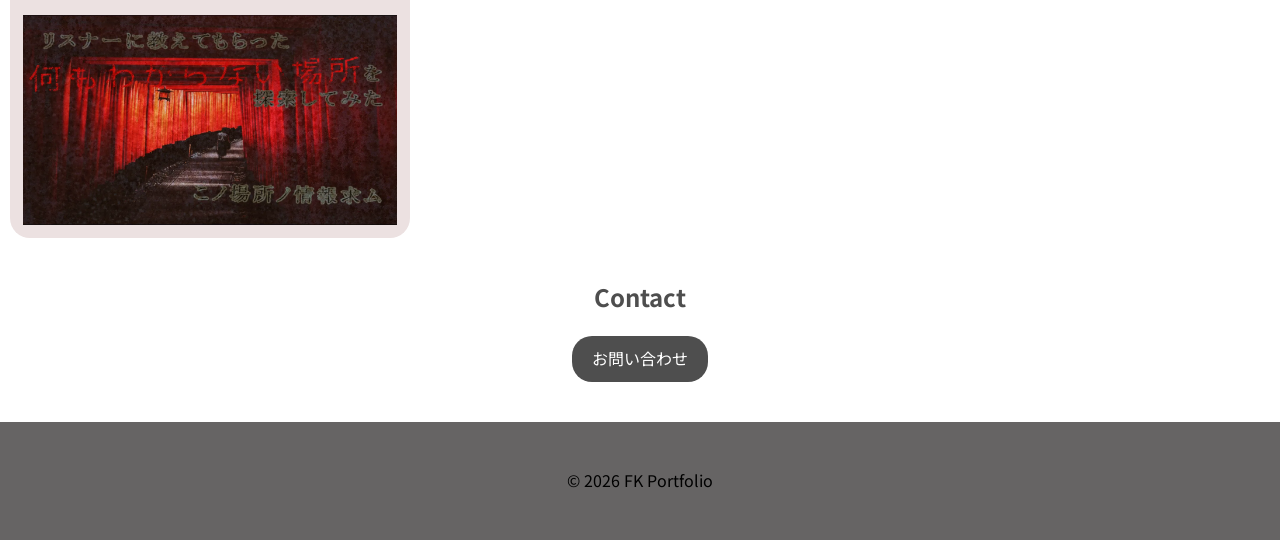
==== commit a9153365: "意識した点に【】を追加" ====
--- a/index.html
+++ b/index.html
@@ -98,12 +98,14 @@
                     <article class="card">
                         <h3 class="card__title">職業訓練学校の課題として制作したWeb初心者～中級者向けデザイン教室Webサイト（デザイン〜コーディング）</h3>
 
-                        <p>意識した点</p>
-                        <ul>
-                            <li>モバイルファースト設計</li>
-                            <li>レスポンシブデザイン</li>
-                            <li>CTAボタンの挙動制御</li>
-                        </ul>
+                        <div>
+                            <p>【意識した点】</p>
+                            <ul>
+                                <li>モバイルファースト設計</li>
+                                <li>レスポンシブデザイン</li>
+                                <li>CTAボタンの挙動制御</li>
+                            </ul>
+                        </div>
 
                         <img src="img/thumbnail/toppage_thumbnail_trainingsite.webp" alt="職業訓練学校在籍時の制作課題サムネイル"
                             loading="lazy">
@@ -112,11 +114,13 @@
                     <article class="card">
                         <h3 class="card__title">企業実習時に制作した工芸品購入希望者向けWebサイト<span>（デザイン〜コーディング）</span></h3>
 
-                        <p>意識した点</p>
-                        <ul>
-                            <li>レスポンシブデザイン</li>
-                            <li>工芸品を取り扱うサイトとして違和感の少ない落ち着いたデザイン</li>
-                        </ul>
+                        <div>
+                            <p>【意識した点】</p>
+                            <ul>
+                                <li>レスポンシブデザイン</li>
+                                <li>工芸品を取り扱うサイトとして違和感の少ない落ち着いたデザイン</li>
+                            </ul>
+                        </div>
 
                         <img src="img/thumbnail/toppage_thumbnail_internshipsite_modern_version.webp"
                             alt="企業実習時に制作した仮サイト(モダンバージョン)のサムネイル" loading="lazy">
@@ -125,11 +129,13 @@
                     <article class="card">
                         <h3 class="card__title">企業実習時に制作した観光客向けWebサイト<span>（デザイン〜コーディング</span></h3>
 
-                        <p>意識した点</p>
-                        <ul>
-                            <li>レスポンシブデザイン</li>
-                            <li>より観光客への訴求を重視したポップなデザイン</li>
-                        </ul>
+                        <div>
+                            <p>【意識した点】</p>
+                            <ul>
+                                <li>レスポンシブデザイン</li>
+                                <li>より観光客への訴求を重視したポップなデザイン</li>
+                            </ul>
+                        </div>
 
                         <img src="img/thumbnail/toppage_thumbnail_internshipsite_pop_version.webp"
                             alt="企業実習時に制作した仮サイト(ポップバージョン)のサムネイル" loading="lazy">
@@ -138,11 +144,13 @@
                     <article class="card">
                         <h3 class="card__title">職業訓練学校のデザイン課題として制作した個人旅行者向け訴求を意識した自動車買取初心者向けの中古車買取販売会社バナー広告</h3>
 
-                        <p>意識した点</p>
-                        <ul>
-                            <li>「高く安全に売れる」という情報の可読性</li>
-                            <li>清潔感と信頼感の向上</li>
-                        </ul>
+                        <div>
+                            <p>【意識した点】</p>
+                            <ul>
+                                <li>「高く安全に売れる」という情報の可読性</li>
+                                <li>清潔感と信頼感の向上</li>
+                            </ul>
+                        </div>
 
                         <img src="img/works/design/works_design_banner_01.webp" alt="授業で制作した中古車買取会社バナー" loading="lazy">
                     </article>
@@ -150,11 +158,13 @@
                     <article class="card">
                         <h3 class="card__title">職業訓練学校のデザイン課題として制作したWeb業界未経験者向けのパソコンスクールバナー広告</h3>
 
-                        <p>意識した点</p>
-                        <ul>
-                            <li>手書きフォント</li>
-                            <li>作業中の画面が見える写真構図</li>
-                        </ul>
+                        <div>
+                            <p>【意識した点】</p>
+                            <ul>
+                                <li>手書きフォント</li>
+                                <li>作業中の画面が見える写真構図</li>
+                            </ul>
+                        </div>
 
                         <img src="img/works/design/works_design_banner_02.webp" alt="授業で制作したパソコンスクールバナー" loading="lazy">
                     </article>
@@ -162,11 +172,13 @@
                     <article class="card">
                         <h3 class="card__title">職業訓練学校のデザイン課題として制作した個人旅行者向け訴求を意識した旅行代理店バナー広告</h3>
 
-                        <p>意識した点</p>
-                        <ul>
-                            <li>個人で未知の場所を進んでいる雰囲気</li>
-                            <li>見た目の明るさ</li>
-                        </ul>
+                        <div>
+                            <p>【意識した点】</p>
+                            <ul>
+                                <li>個人で未知の場所を進んでいる雰囲気</li>
+                                <li>見た目の明るさ</li>
+                            </ul>
+                        </div>
 
                         <img src="img/works/design/works_design_banner_03.webp" alt="授業で制作した旅行会社バナー" loading="lazy">
                     </article>
@@ -174,11 +186,13 @@
                     <article class="card">
                         <h3 class="card__title">職業訓練学校のデザイン課題として制作した観光客向け海鮮定食屋のサイトファーストビュー</h3>
 
-                        <p>意識した点</p>
-                        <ul>
-                            <li>ナビの予約を目出させる赤の背景色</li>
-                            <li>画像と画像の間やheaderの背景に薄くかけている青海波のパターン模様</li>
-                        </ul>
+                        <div>
+                            <p>【意識した点】</p>
+                            <ul>
+                                <li>ナビの予約を目出させる赤の背景色</li>
+                                <li>画像と画像の間やheaderの背景に薄くかけている青海波のパターン模様</li>
+                            </ul>
+                        </div>
 
                         <img src="img/works/design/works_design_firstview_01.webp" alt="授業で制作した定食屋サイトファーストビュー"
                             loading="lazy">
@@ -187,11 +201,13 @@
                     <article class="card">
                         <h3 class="card__title">企業実習中にAIを用いて制作した<span>イベント告知用のPOP</span></h3>
 
-                        <p>意識した点</p>
-                        <ul>
-                            <li>AI生成の画像が突飛になりすぎないようにするプロンプト調整</li>
-                            <li>サッと作ってほしいという企業実習担当者の希望を叶える短時間作業</li>
-                        </ul>
+                        <div>
+                            <p>【意識した点】</p>
+                            <ul>
+                                <li>AI生成の画像が突飛になりすぎないようにするプロンプト調整</li>
+                                <li>サッと作ってほしいという企業実習担当者の希望を叶える短時間作業</li>
+                            </ul>
+                        </div>
 
                         <img src="img/works/design/works_design_pop_01.webp" alt="企業実習中に制作したイベント告知用のPOP" loading="lazy">
                     </article>
@@ -199,10 +215,12 @@
                     <article class="card">
                         <h3 class="card__title">職業訓練学校のデザイン課題として制作したポストカード</h3>
 
-                        <p>意識した点</p>
-                        <ul>
-                            <li>月光を表現したグラデーション</li>
-                        </ul>
+                        <div>
+                            <p>【意識した点】</p>
+                            <ul>
+                                <li>月光を表現したグラデーション</li>
+                            </ul>
+                        </div>
 
                         <img src="img/works/design/works_design_postcard_01.webp" alt="授業で制作したポストカード" loading="lazy">
                     </article>
@@ -210,11 +228,13 @@
                     <article class="card">
                         <h3 class="card__title">職業訓練学校のデザイン課題として制作したYouTube用サムネイル</h3>
 
-                        <p>意識した点</p>
-                        <ul>
-                            <li>本来は明るい画像をホラーテイストにする明度と彩度の調整</li>
-                            <li>違和感を持たせるテキストの傾き</li>
-                        </ul>
+                        <div>
+                            <p>【意識した点】</p>
+                            <ul>
+                                <li>本来は明るい画像をホラーテイストにする明度と彩度の調整</li>
+                                <li>違和感を持たせるテキストの傾き</li>
+                            </ul>
+                        </div>
 
                         <img src="img/works/design/works_design_thumbnail_01.webp" alt="授業で制作したYouTube用サムネイル"
                             loading="lazy">
--- a/css/style.css
+++ b/css/style.css
@@ -34,6 +34,9 @@
 }
 
 .container ul {
+    padding-left: 30px;
+    width: fit-content;
+    margin: auto;
     text-align: left;
 }
 
@@ -47,7 +50,7 @@
 .header {
     position: sticky;
     top: 0;
-    background: #f7f2f2;
+    background: #ffffff;
     padding: 0 10px;
 }
 
@@ -107,7 +110,7 @@
 
 /* 真ん中 */
 .header__toggle span:nth-child(2) {
-    top: 46%;
+    top: 45%;
 }
 
 /* 一番下 */
@@ -118,7 +121,7 @@
 .menu__overlay {
     display: none;
     position: fixed;
-    top: 50px;
+    top: 60px;
     left: 0;
     width: 100%;
     height: 100%;
@@ -163,7 +166,7 @@
 }
 
 body.menu-open .header__toggle span:nth-child(3) {
-    transform: translateY(-13px) rotate(-45deg);
+    transform: translateY(-14px) rotate(-45deg);
 }
 
 /* =========================
@@ -226,8 +229,11 @@
     height: auto;
     text-align: center;
     padding: 80px 0;
-    background-image: url(../img/hero/hero_background_image_seigaiha.webp)
-}
+    background-image: url(../img/hero/hero_background_image_seigaiha.webp);
+    background-color: rgba(255, 255, 255, 0.7);
+    background-blend-mode: overlay;
+}
+
 
 
 
@@ -245,11 +251,12 @@
     color: #fff;
     text-decoration: none;
     transition: 0.3s;
+    border-radius: 20px;
 }
 
 .button:hover,
 .button:focus {
-    opacity: 0.7;
+    transform: translateY(5px);
 }
 
 .section-title {
@@ -264,18 +271,23 @@
     background-color: #ece1e1;
     border-radius: 20px;
     padding: 0.8rem;
+    display: grid;
+    gap: 20px;
 }
 
 .card p {
-    margin-bottom: 0;
     font-family: 'Noto Sans JP';
     font-size: 1.2rem;
-}
-
-.card ul {
+    margin: 0;
+    text-align: center;
+}
+
+/* .card ul {
     margin-top: 0;
     padding-left: 30px;
-}
+    width: fit-content;
+    margin: auto;
+} */
 
 .card img {
     width: 100%;
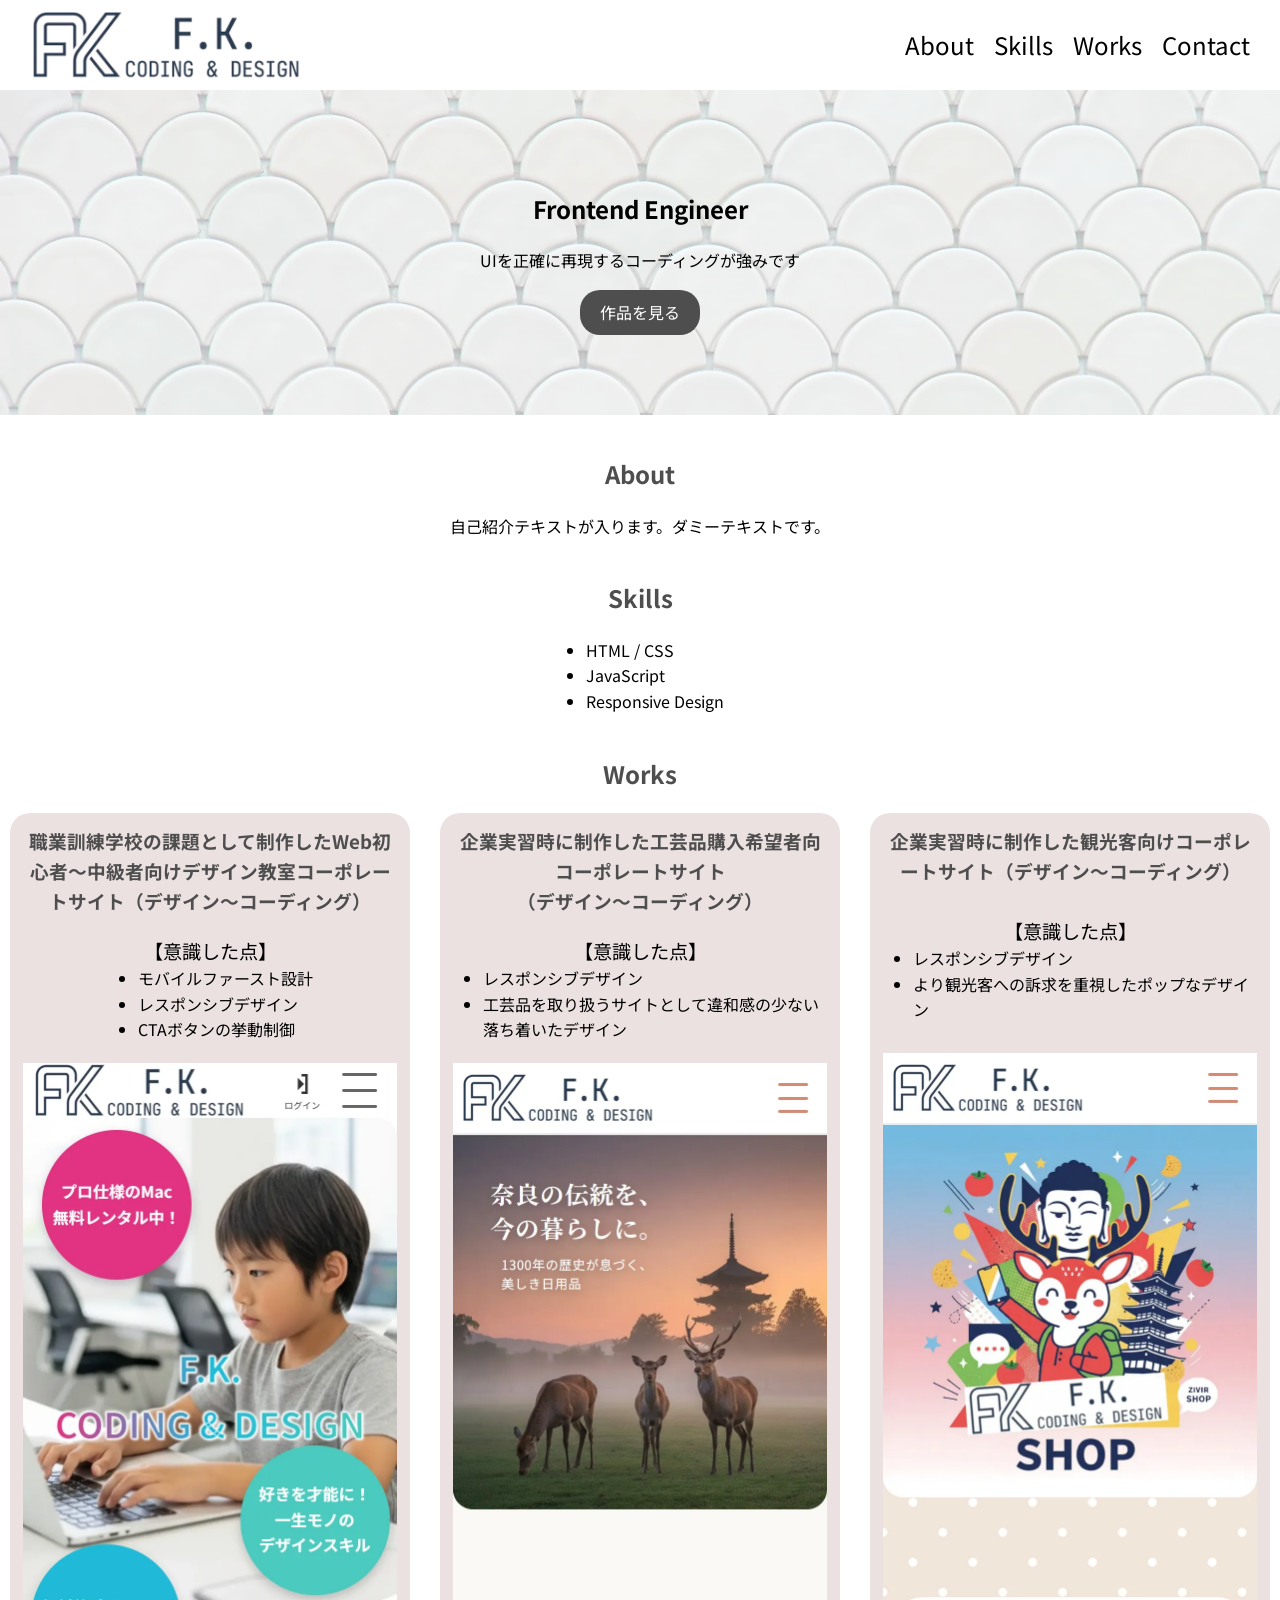
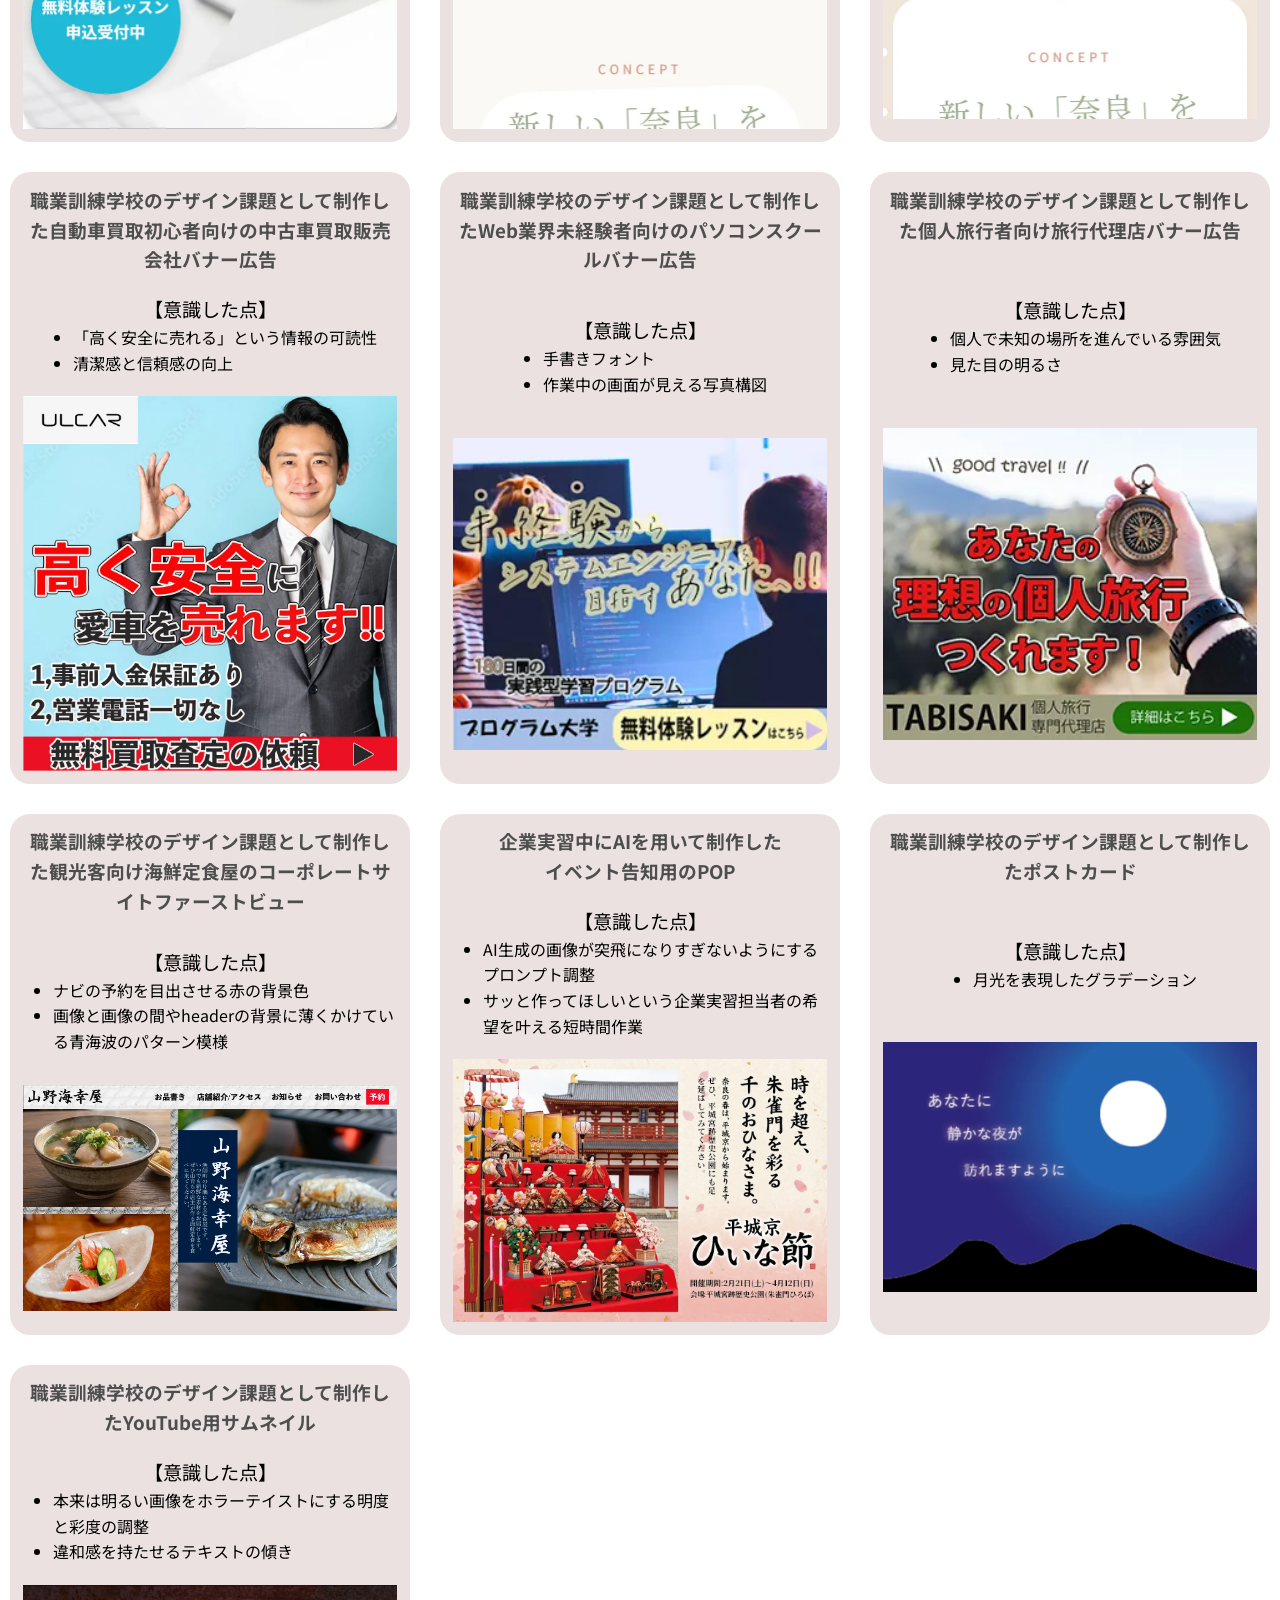
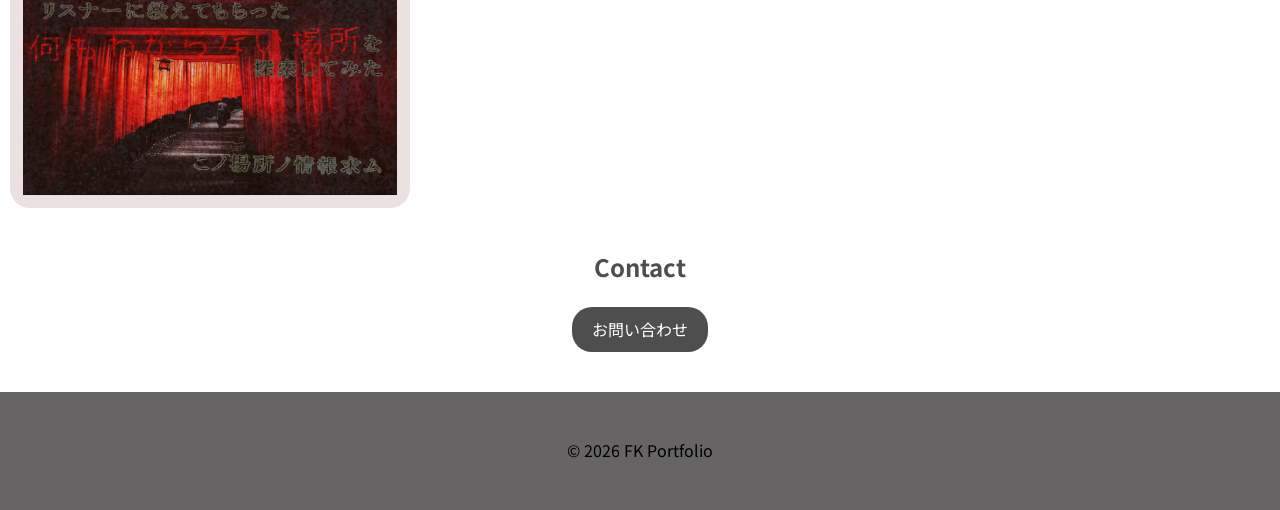
==== commit 006d9dd7: "card__titleの編集" ====
--- a/index.html
+++ b/index.html
@@ -96,7 +96,7 @@
 
                 <div class="works__grid">
                     <article class="card">
-                        <h3 class="card__title">職業訓練学校の課題として制作したWeb初心者～中級者向けデザイン教室Webサイト（デザイン〜コーディング）</h3>
+                        <h3 class="card__title">職業訓練学校の課題として制作したWeb初心者～中級者向けデザイン教室コーポレートサイト（デザイン〜コーディング）</h3>
 
                         <div>
                             <p>【意識した点】</p>
@@ -112,7 +112,7 @@
                     </article>
 
                     <article class="card">
-                        <h3 class="card__title">企業実習時に制作した工芸品購入希望者向けWebサイト<span>（デザイン〜コーディング）</span></h3>
+                        <h3 class="card__title">企業実習時に制作した工芸品購入希望者向コーポレートサイト<span>（デザイン〜コーディング）</span></h3>
 
                         <div>
                             <p>【意識した点】</p>
@@ -127,7 +127,7 @@
                     </article>
 
                     <article class="card">
-                        <h3 class="card__title">企業実習時に制作した観光客向けWebサイト<span>（デザイン〜コーディング</span></h3>
+                        <h3 class="card__title">企業実習時に制作した観光客向けコーポレートサイト<span>（デザイン〜コーディング）</span></h3>
 
                         <div>
                             <p>【意識した点】</p>
@@ -142,7 +142,7 @@
                     </article>
 
                     <article class="card">
-                        <h3 class="card__title">職業訓練学校のデザイン課題として制作した個人旅行者向け訴求を意識した自動車買取初心者向けの中古車買取販売会社バナー広告</h3>
+                        <h3 class="card__title">職業訓練学校のデザイン課題として制作した自動車買取初心者向けの中古車買取販売会社バナー広告</h3>
 
                         <div>
                             <p>【意識した点】</p>
@@ -170,7 +170,7 @@
                     </article>
 
                     <article class="card">
-                        <h3 class="card__title">職業訓練学校のデザイン課題として制作した個人旅行者向け訴求を意識した旅行代理店バナー広告</h3>
+                        <h3 class="card__title">職業訓練学校のデザイン課題として制作した個人旅行者向け旅行代理店バナー広告</h3>
 
                         <div>
                             <p>【意識した点】</p>
@@ -184,7 +184,7 @@
                     </article>
 
                     <article class="card">
-                        <h3 class="card__title">職業訓練学校のデザイン課題として制作した観光客向け海鮮定食屋のサイトファーストビュー</h3>
+                        <h3 class="card__title">職業訓練学校のデザイン課題として制作した観光客向け海鮮定食屋のコーポレートサイトファーストビュー</h3>
 
                         <div>
                             <p>【意識した点】</p>
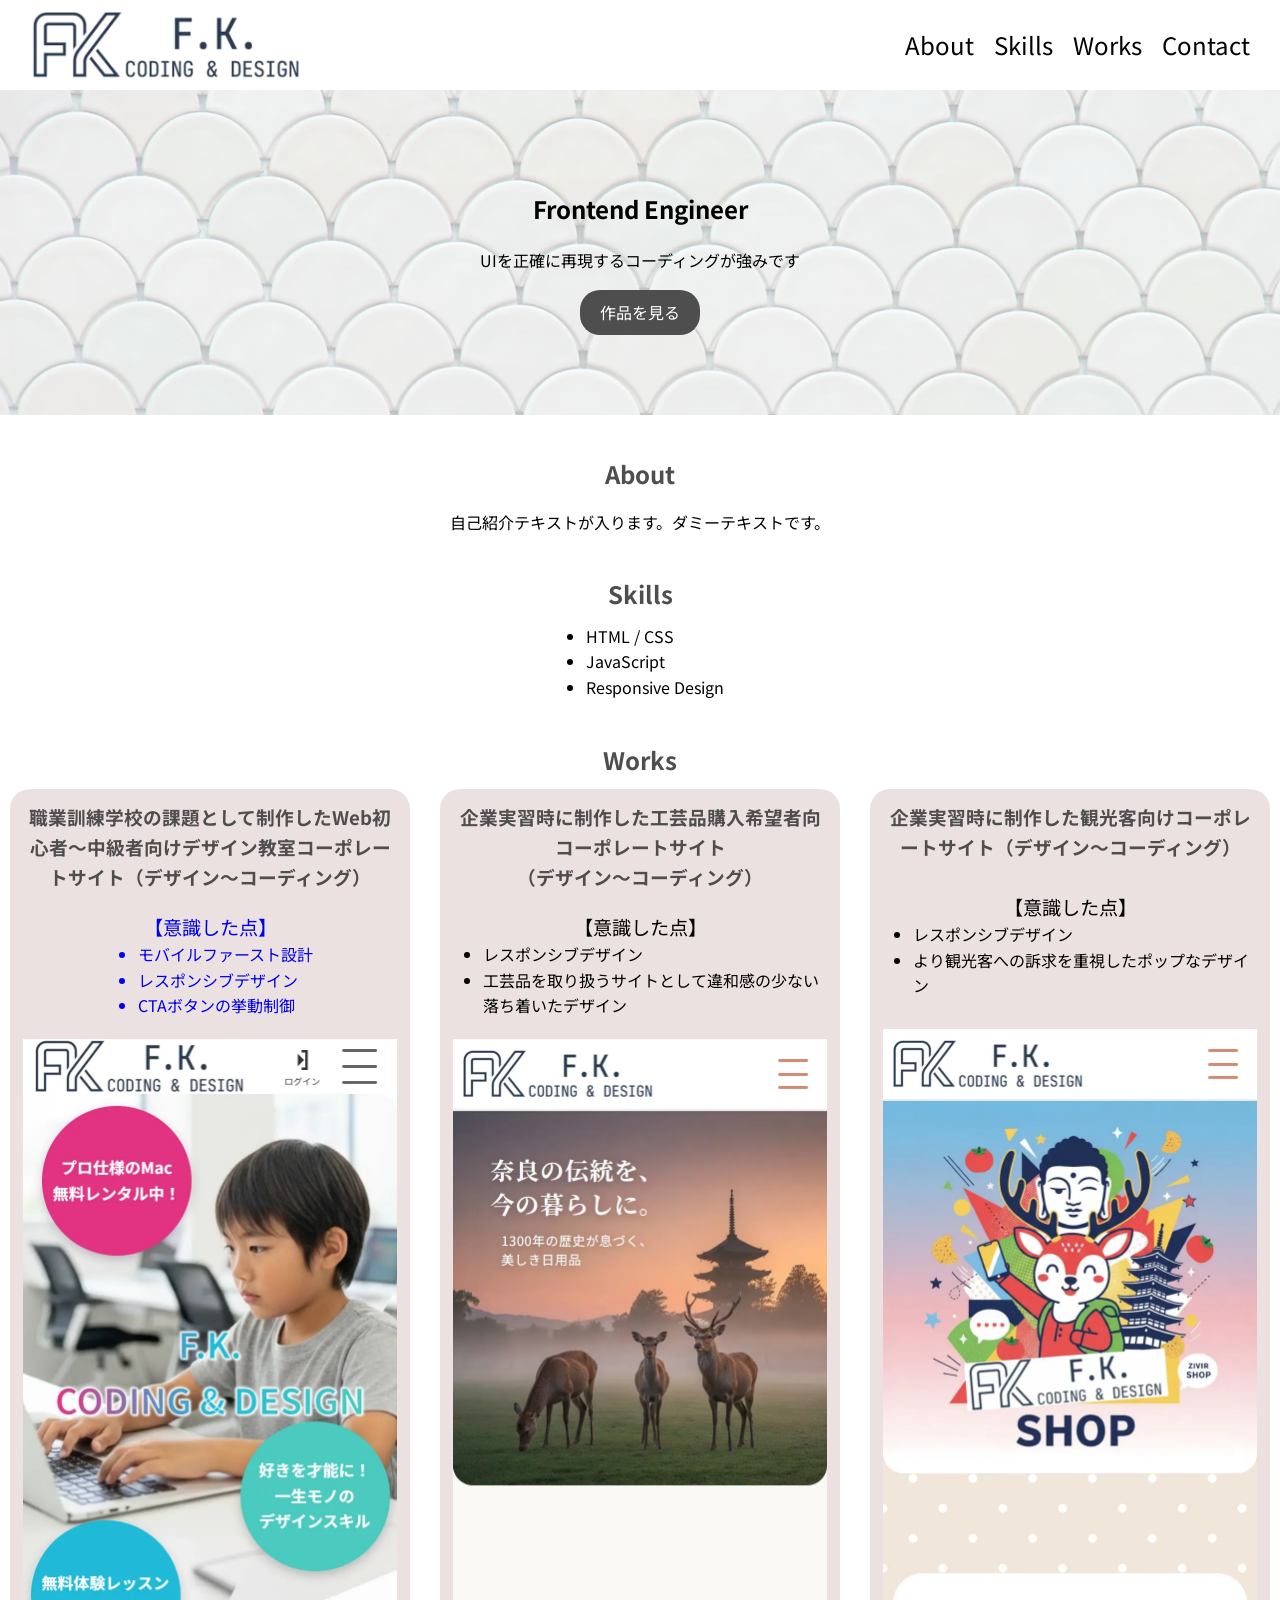
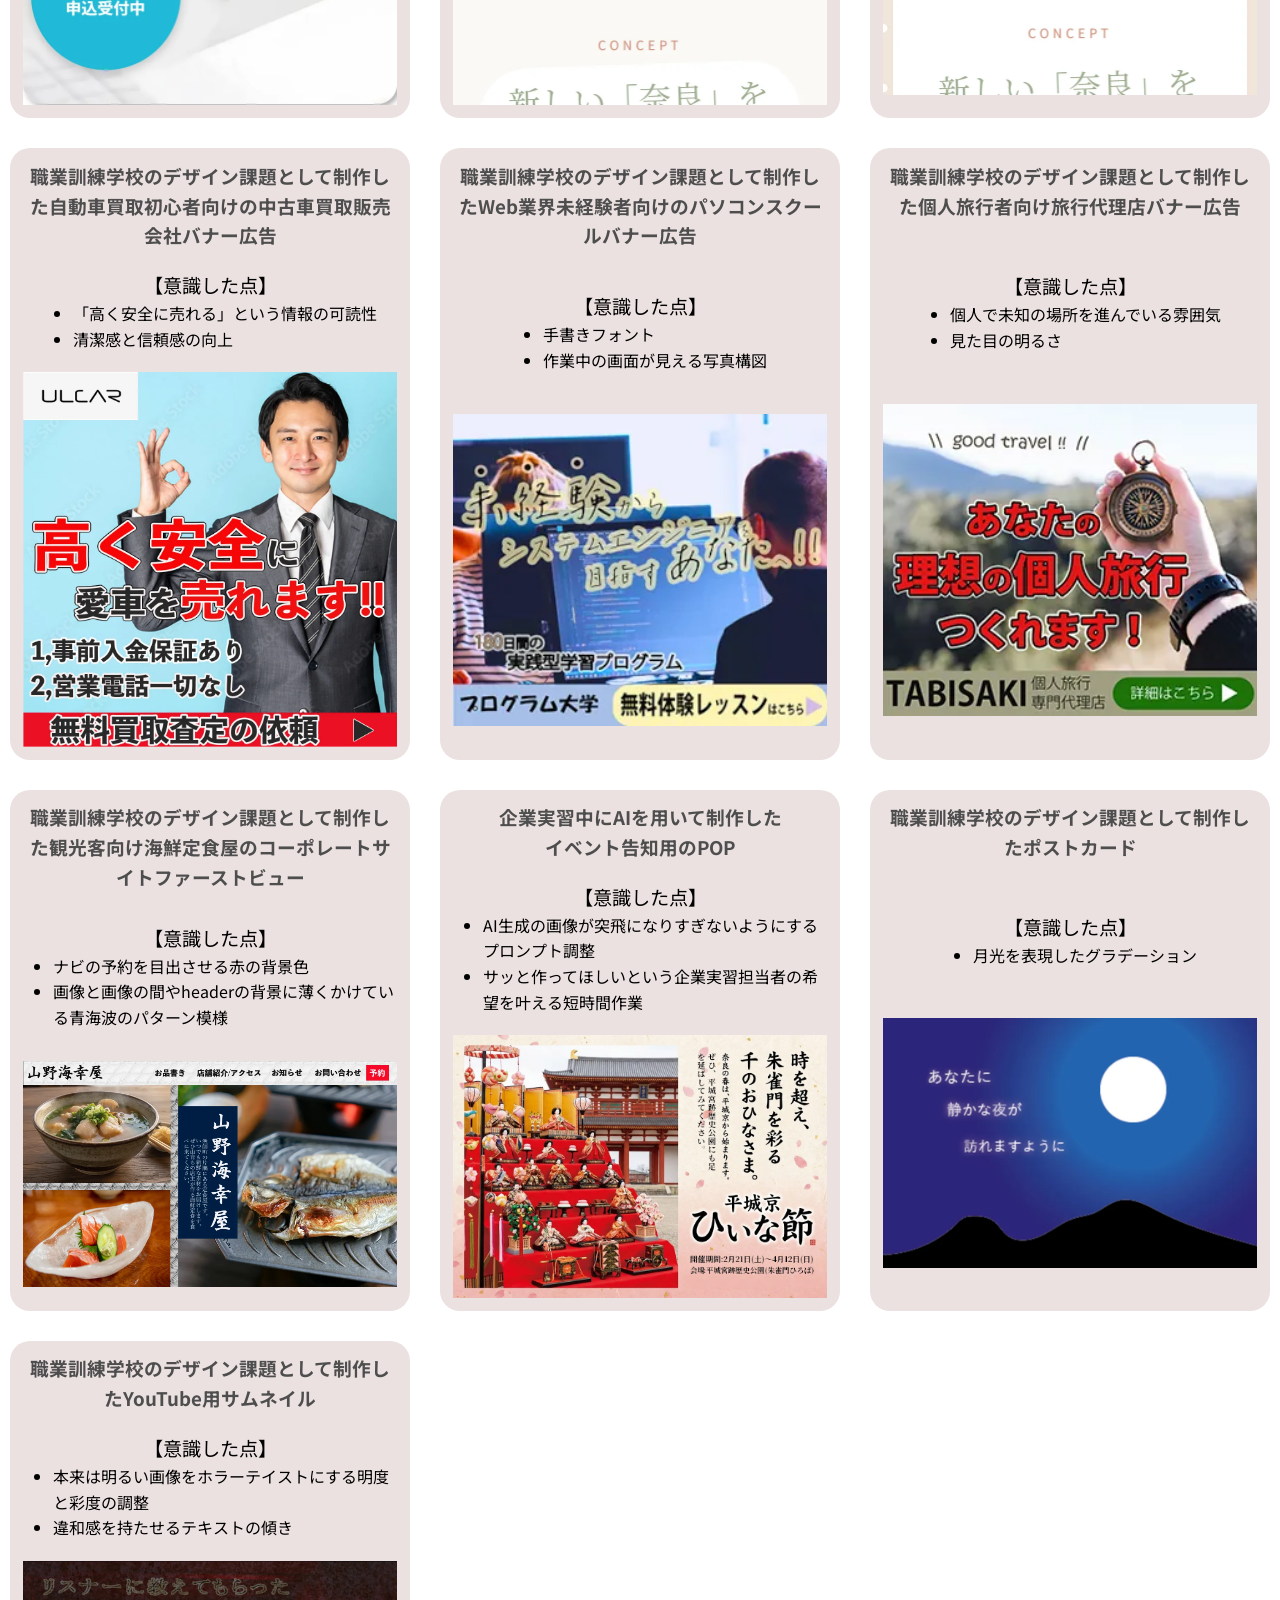
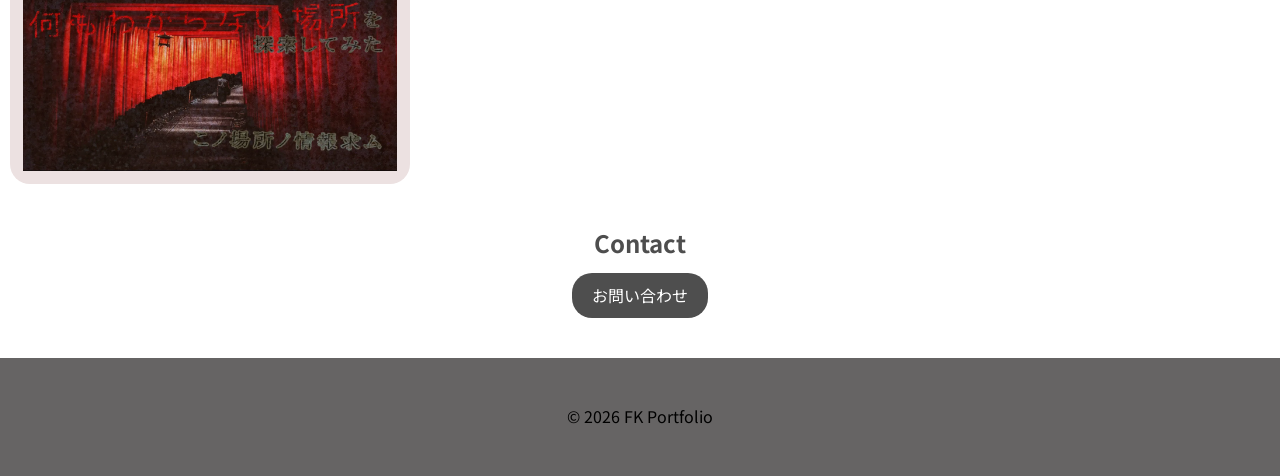
==== commit 0b4c4449: "training_site.htmlへのリンク追加" ====
--- a/index.html
+++ b/index.html
@@ -95,21 +95,21 @@
                 <h2 class="section-title">Works</h2>
 
                 <div class="works__grid">
-                    <article class="card">
-                        <h3 class="card__title">職業訓練学校の課題として制作したWeb初心者～中級者向けデザイン教室コーポレートサイト（デザイン〜コーディング）</h3>
-
-                        <div>
-                            <p>【意識した点】</p>
-                            <ul>
-                                <li>モバイルファースト設計</li>
-                                <li>レスポンシブデザイン</li>
-                                <li>CTAボタンの挙動制御</li>
-                            </ul>
-                        </div>
-
-                        <img src="img/thumbnail/toppage_thumbnail_trainingsite.webp" alt="職業訓練学校在籍時の制作課題サムネイル"
-                            loading="lazy">
-                    </article>
+                    <a href="training_site.html">
+                        <article class="card">
+                            <h3 class="card__title">職業訓練学校の課題として制作したWeb初心者～中級者向けデザイン教室コーポレートサイト（デザイン〜コーディング）</h3>
+                            <div>
+                                <p>【意識した点】</p>
+                                <ul>
+                                    <li>モバイルファースト設計</li>
+                                    <li>レスポンシブデザイン</li>
+                                    <li>CTAボタンの挙動制御</li>
+                                </ul>
+                            </div>
+                            <img src="img/thumbnail/toppage_thumbnail_trainingsite.webp" alt="職業訓練学校在籍時の制作課題サムネイル"
+                                loading="lazy">
+                        </article>
+                    </a>
 
                     <article class="card">
                         <h3 class="card__title">企業実習時に制作した工芸品購入希望者向コーポレートサイト<span>（デザイン〜コーディング）</span></h3>
--- a/css/style.css
+++ b/css/style.css
@@ -256,14 +256,31 @@
 
 .button:hover,
 .button:focus {
-    transform: translateY(5px);
+    transform: translateY(-5px);
 }
 
 .section-title {
     text-align: center;
     font-size: 24px;
-    margin: 20px 0;
+    margin: 20px 0 10px;
     color: #4e4e4e;
+}
+
+
+
+
+
+/* =========================
+   Works
+========================= */
+.works__grid {
+    display: grid;
+    gap: 30px;
+    grid-template-columns: 1fr;
+}
+
+.works__grid a {
+    text-decoration: none;
 }
 
 .card {
@@ -282,13 +299,6 @@
     text-align: center;
 }
 
-/* .card ul {
-    margin-top: 0;
-    padding-left: 30px;
-    width: fit-content;
-    margin: auto;
-} */
-
 .card img {
     width: 100%;
 }
@@ -301,15 +311,6 @@
 
 .card__title span {
     display: inline-block;
-}
-
-/* =========================
-   Works Grid
-========================= */
-.works__grid {
-    display: grid;
-    gap: 30px;
-    grid-template-columns: 1fr;
 }
 
 /* =========================
